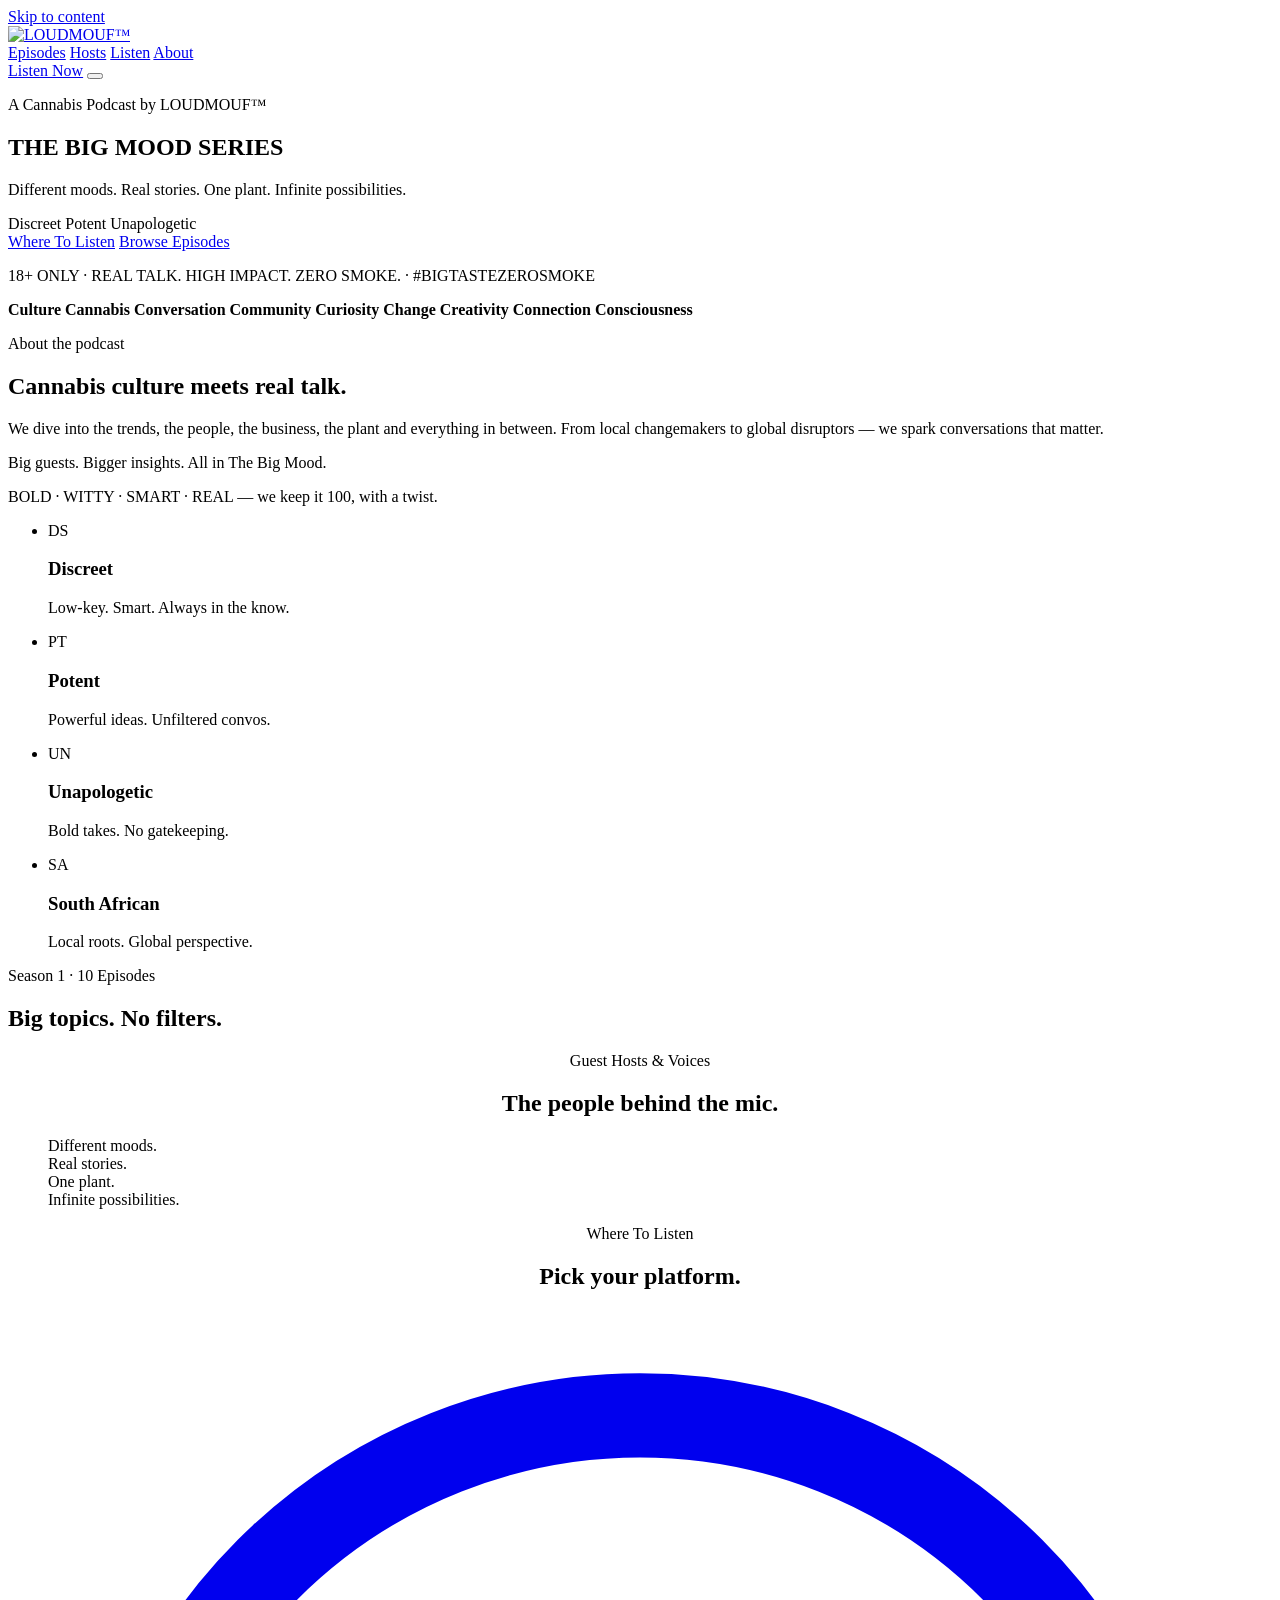
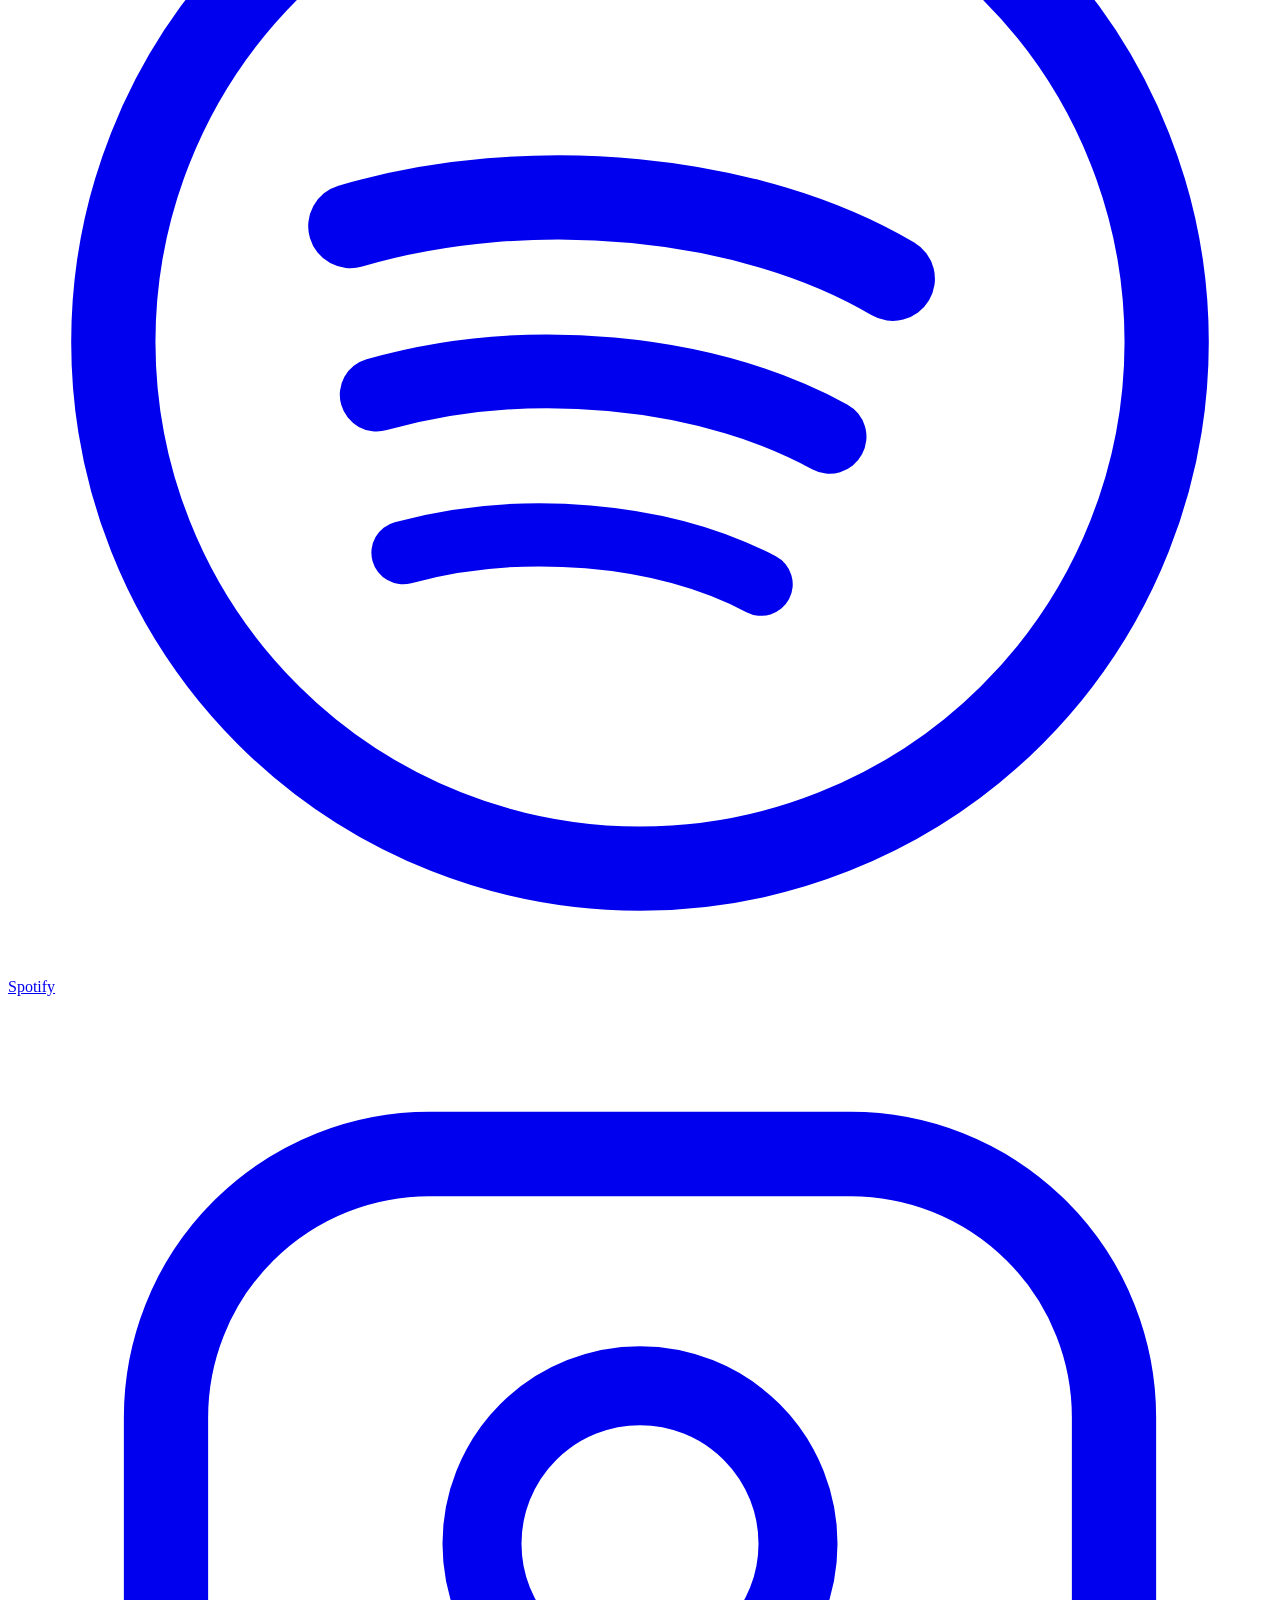
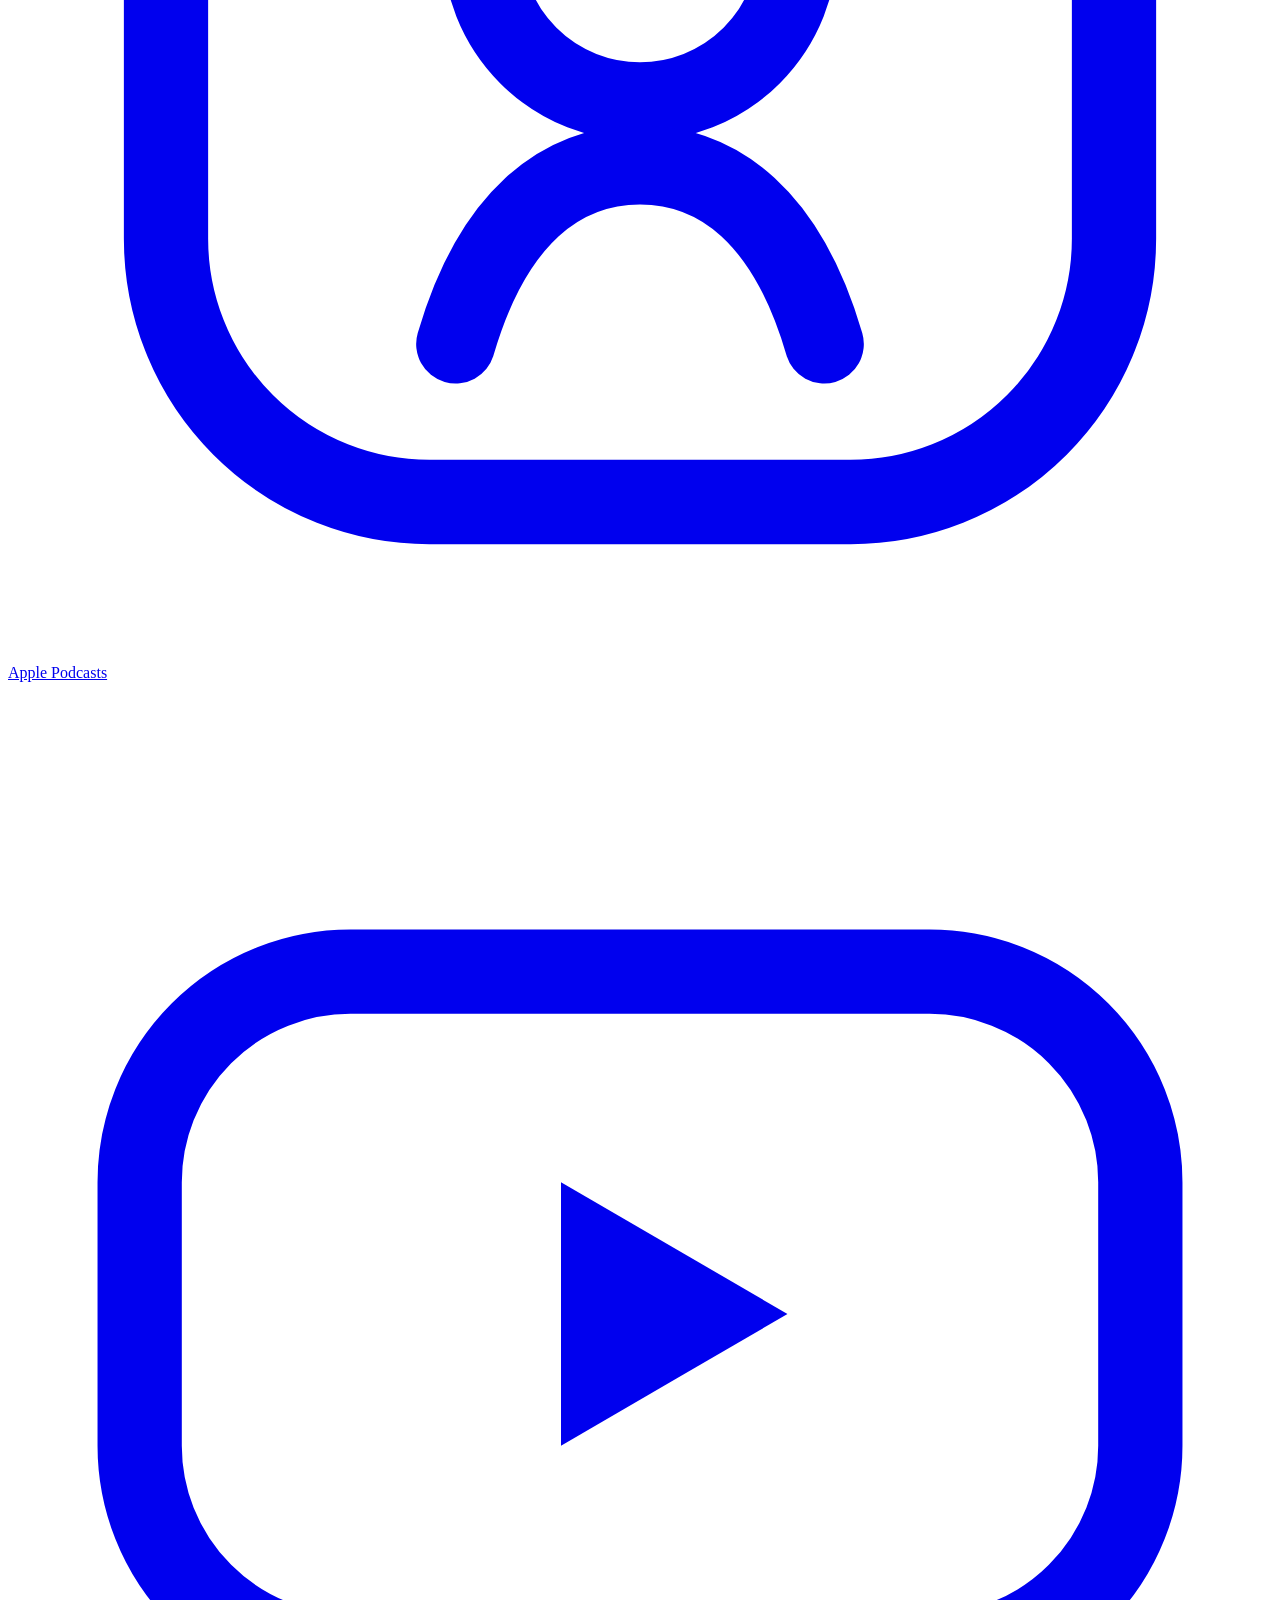
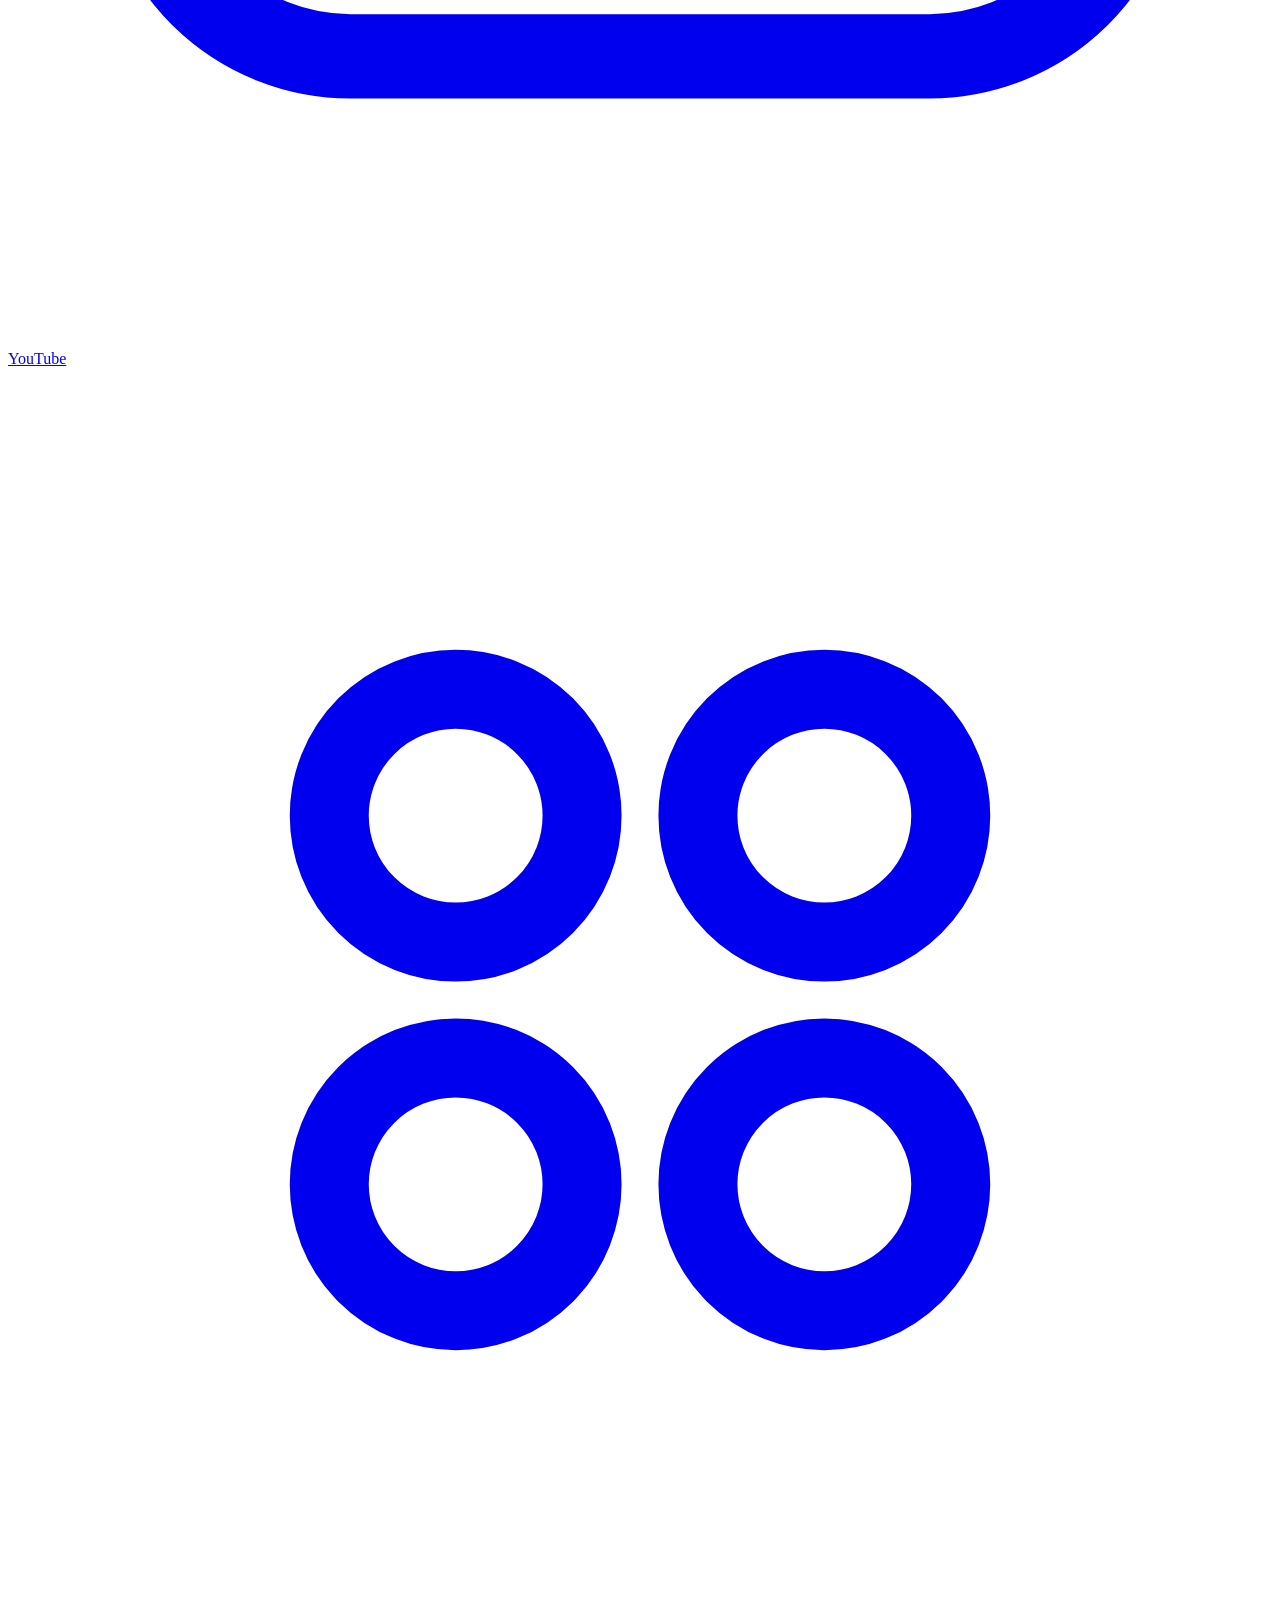
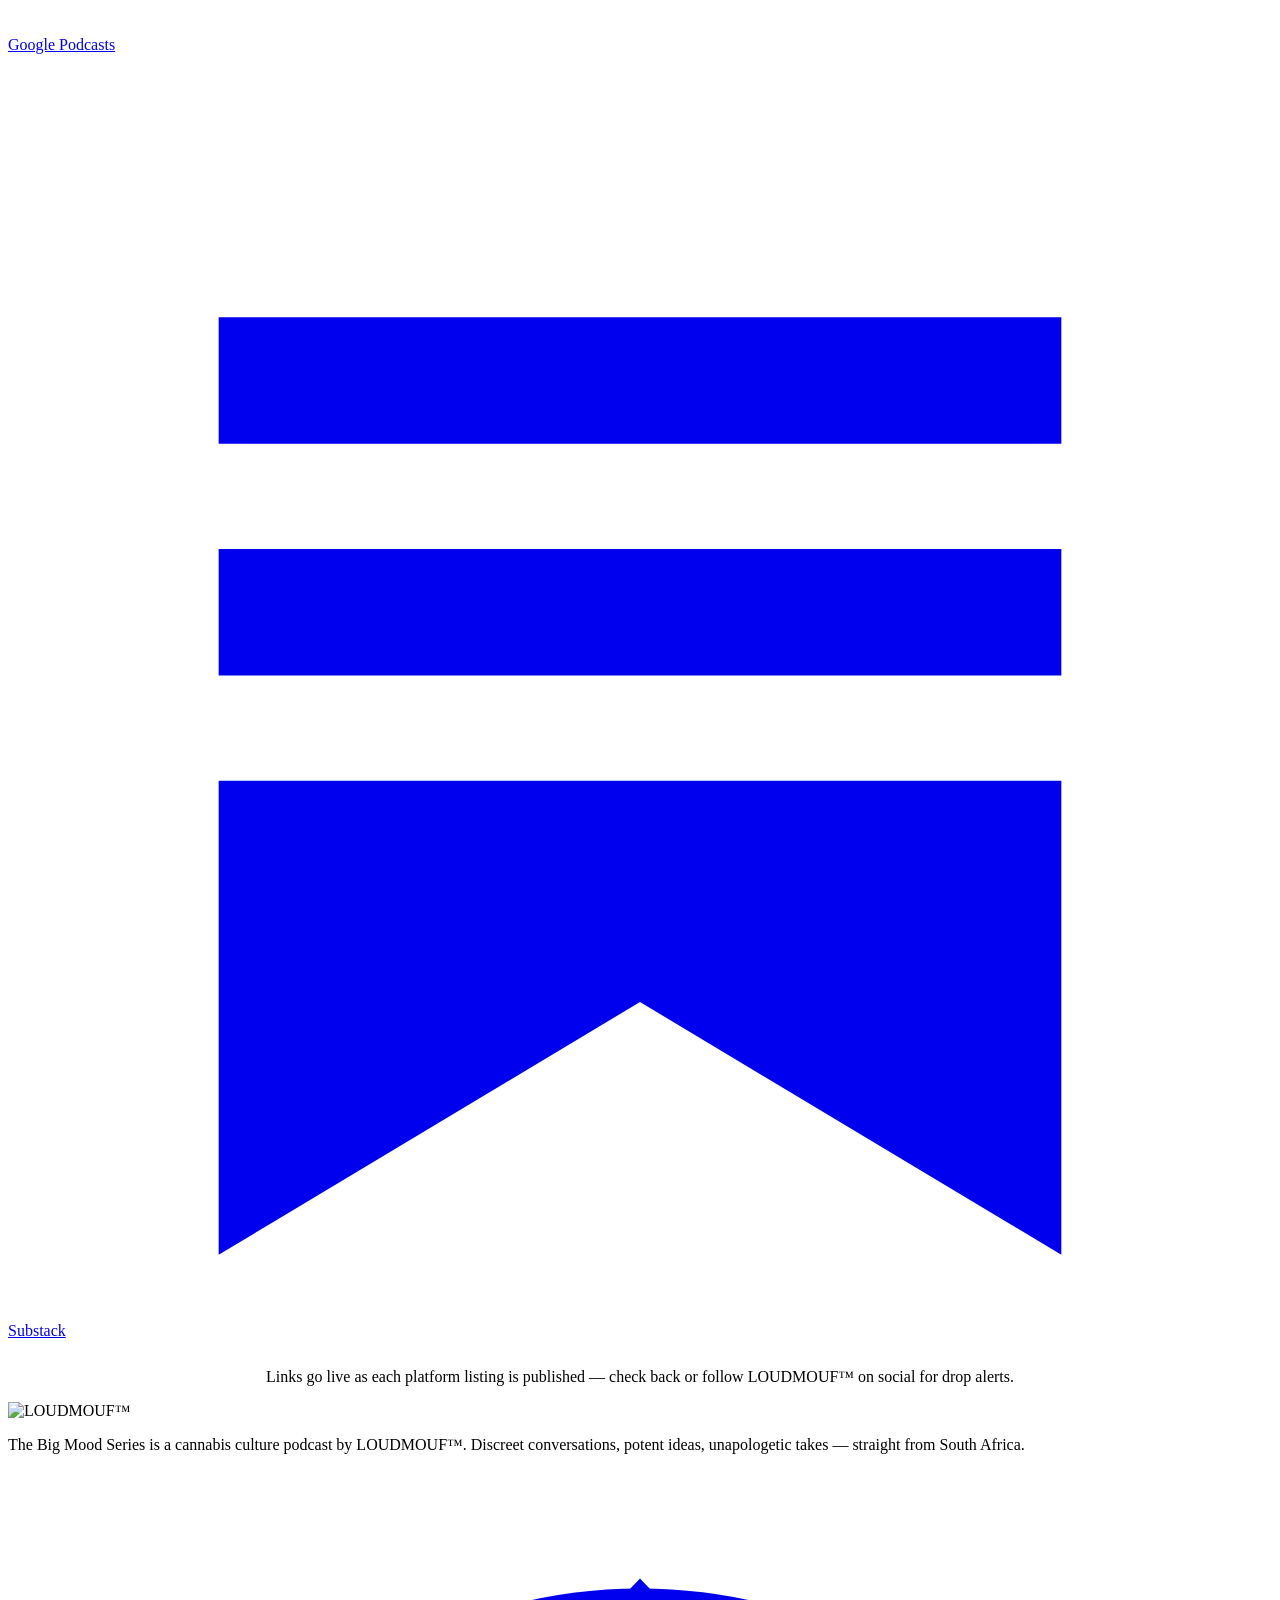
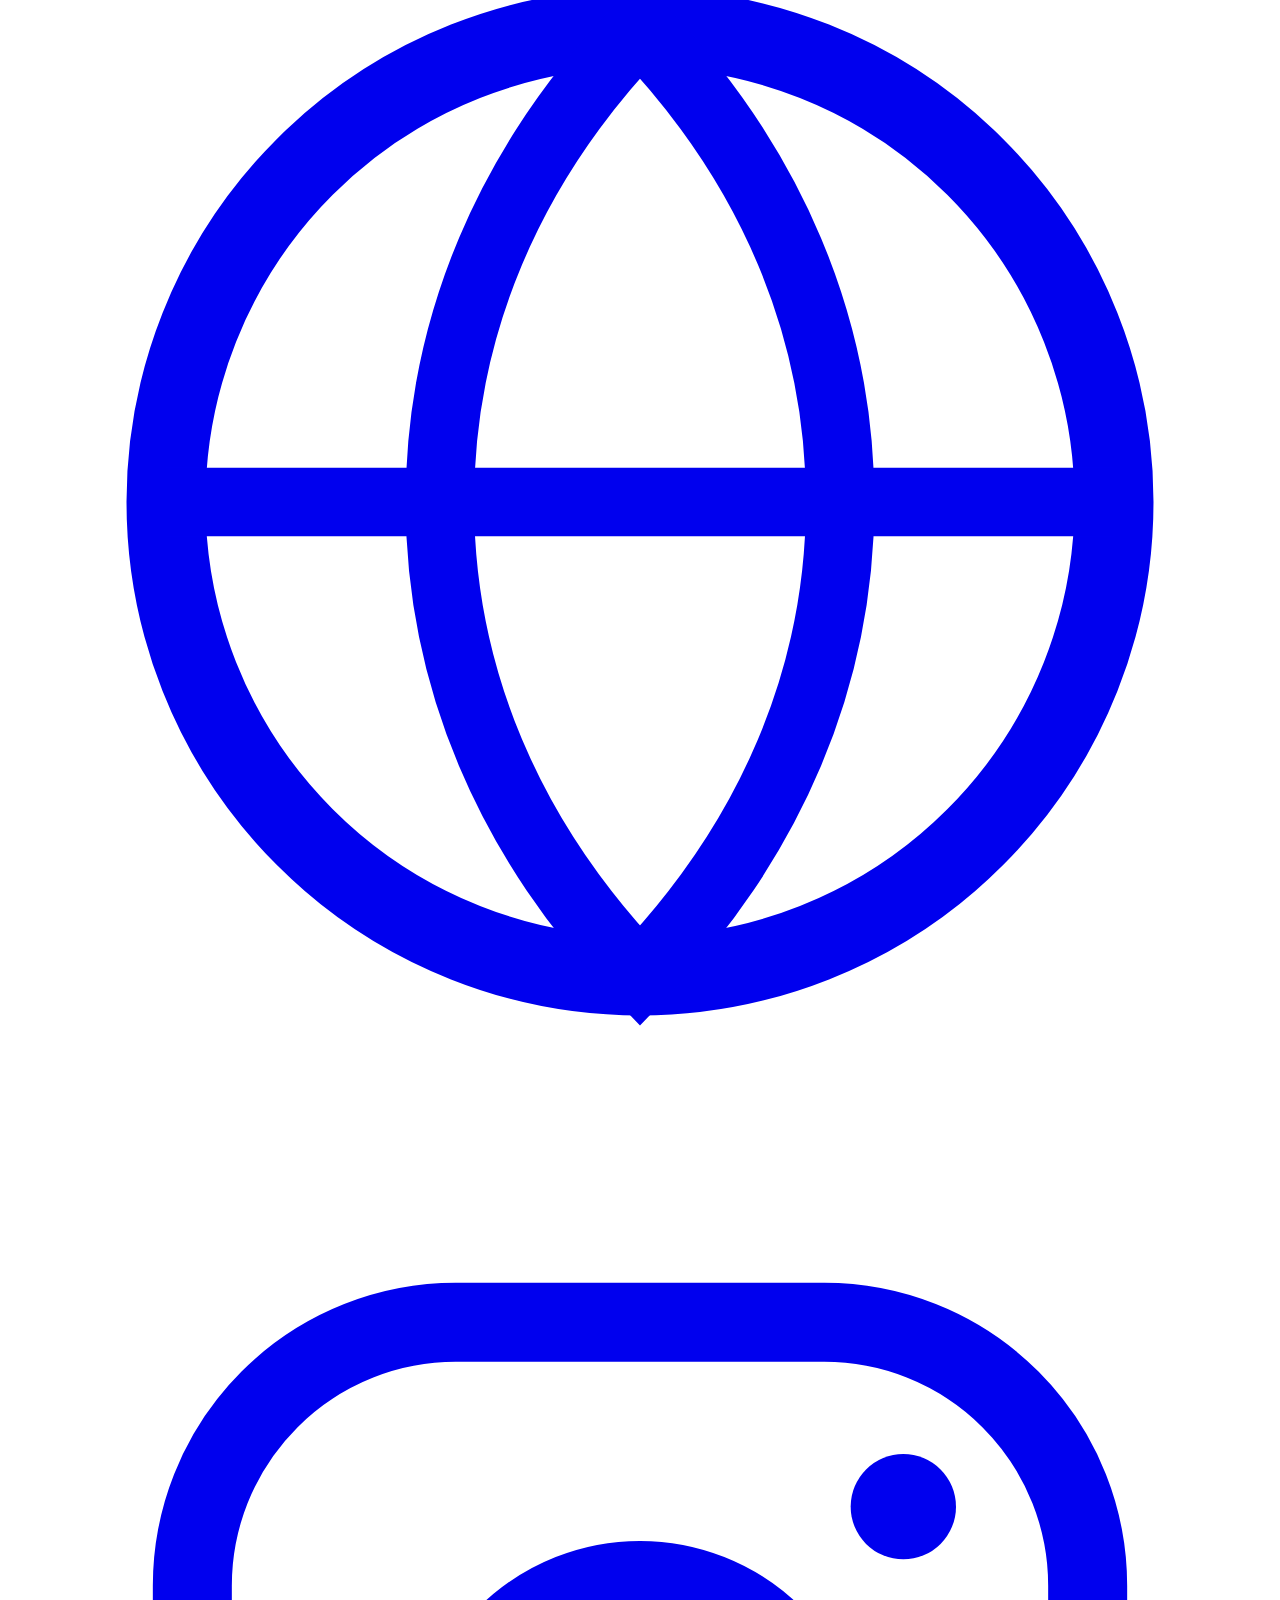
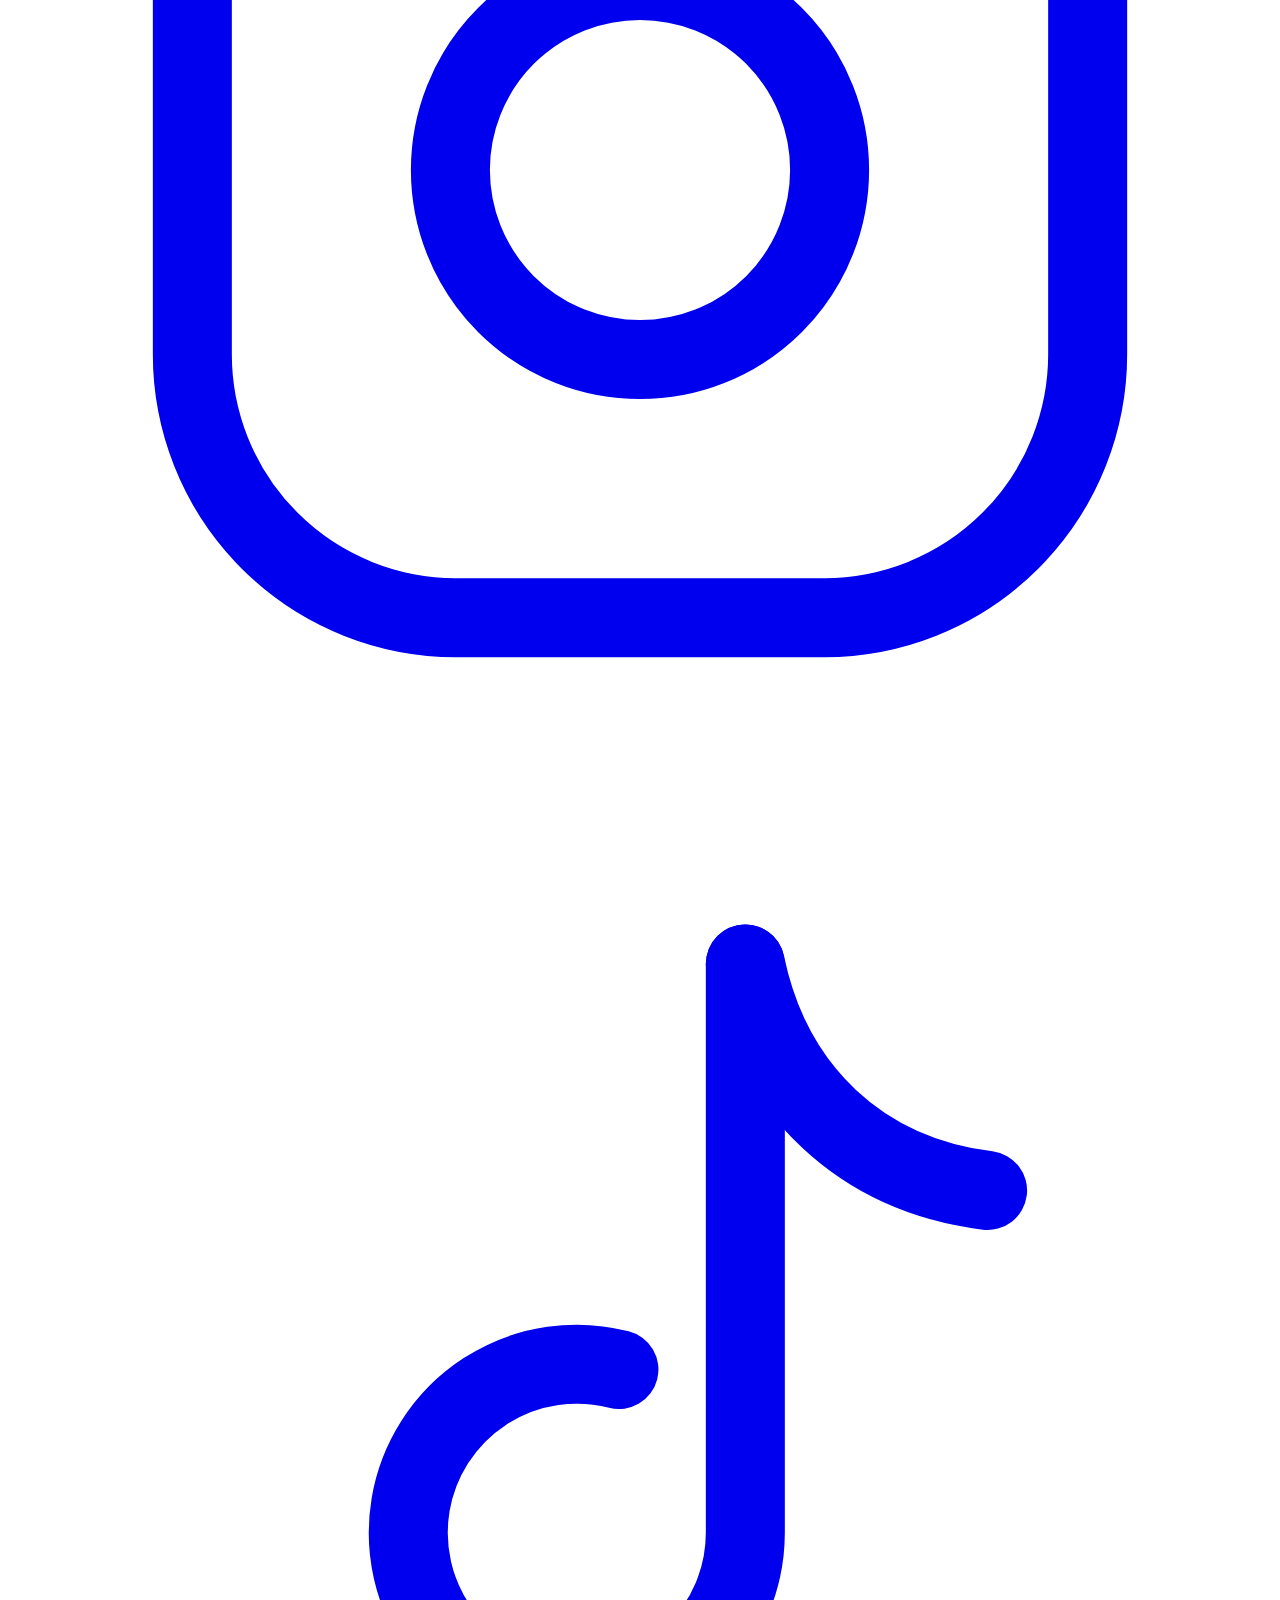
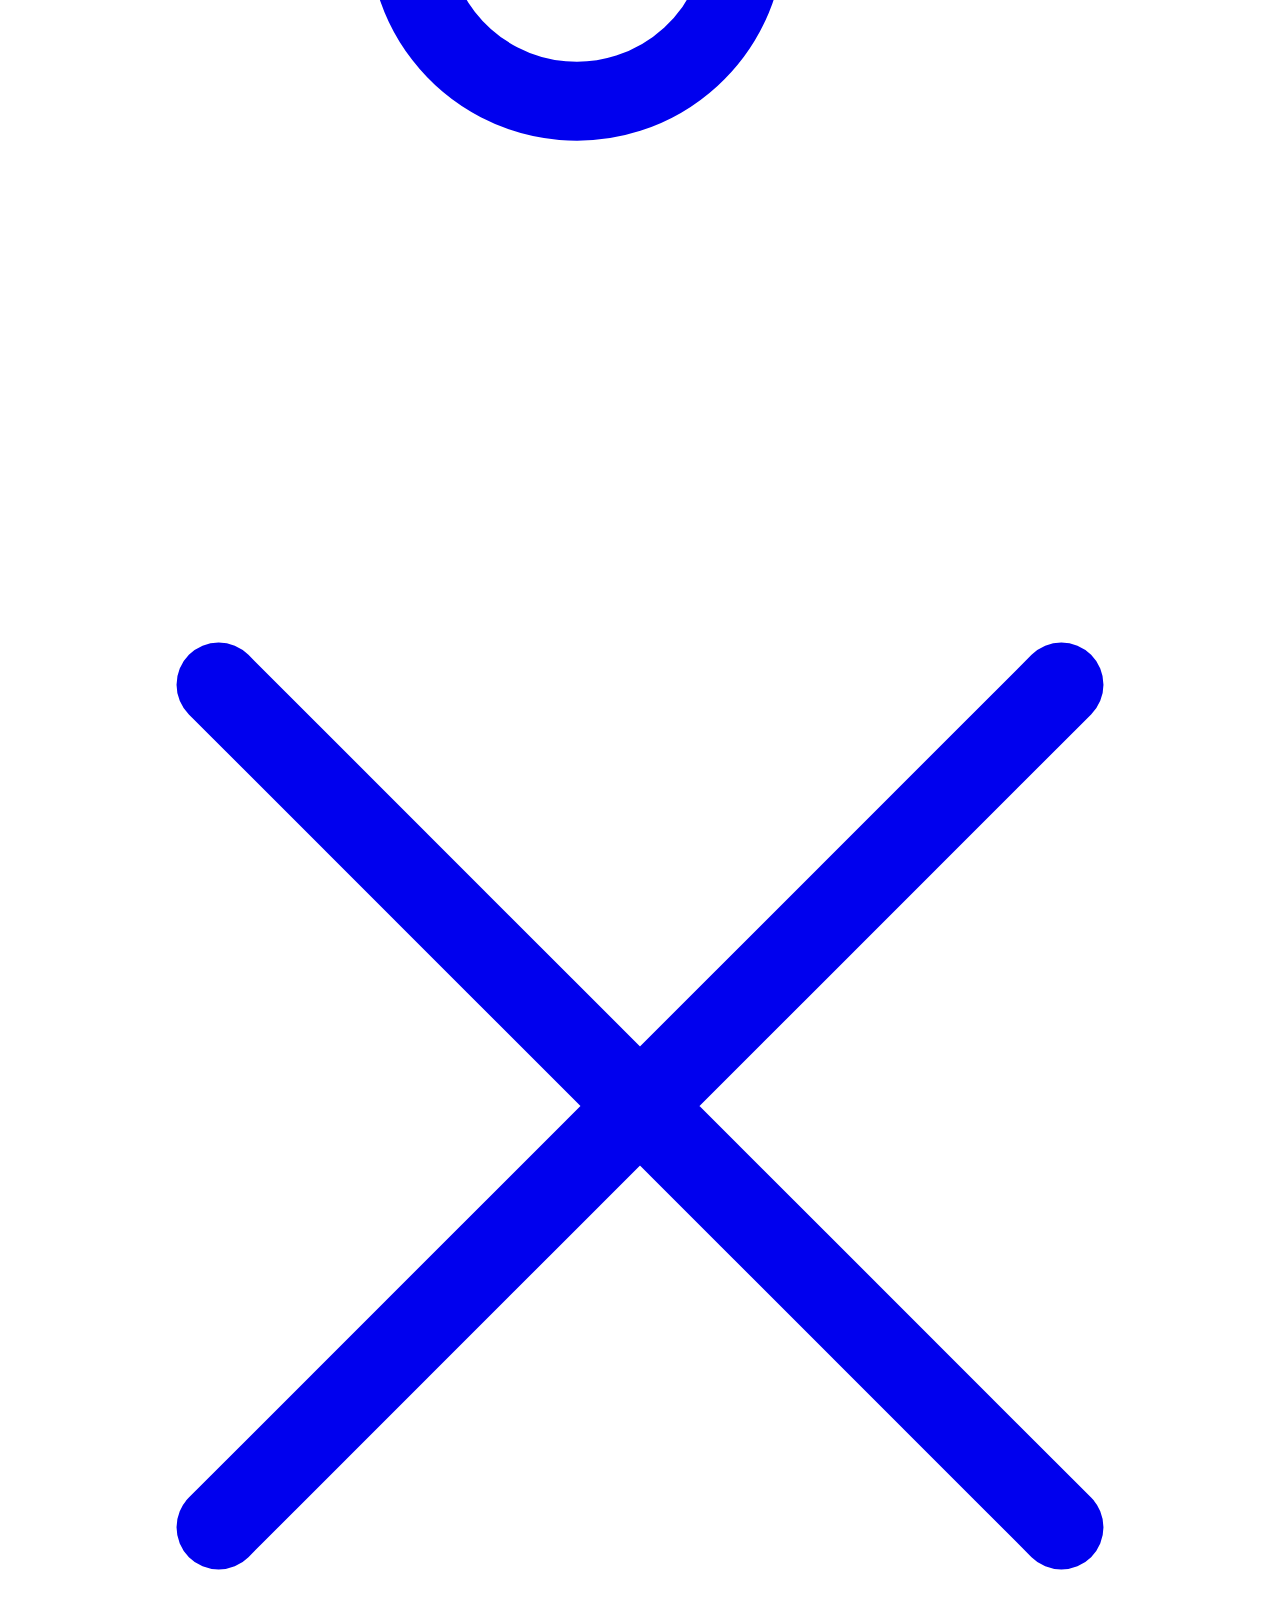
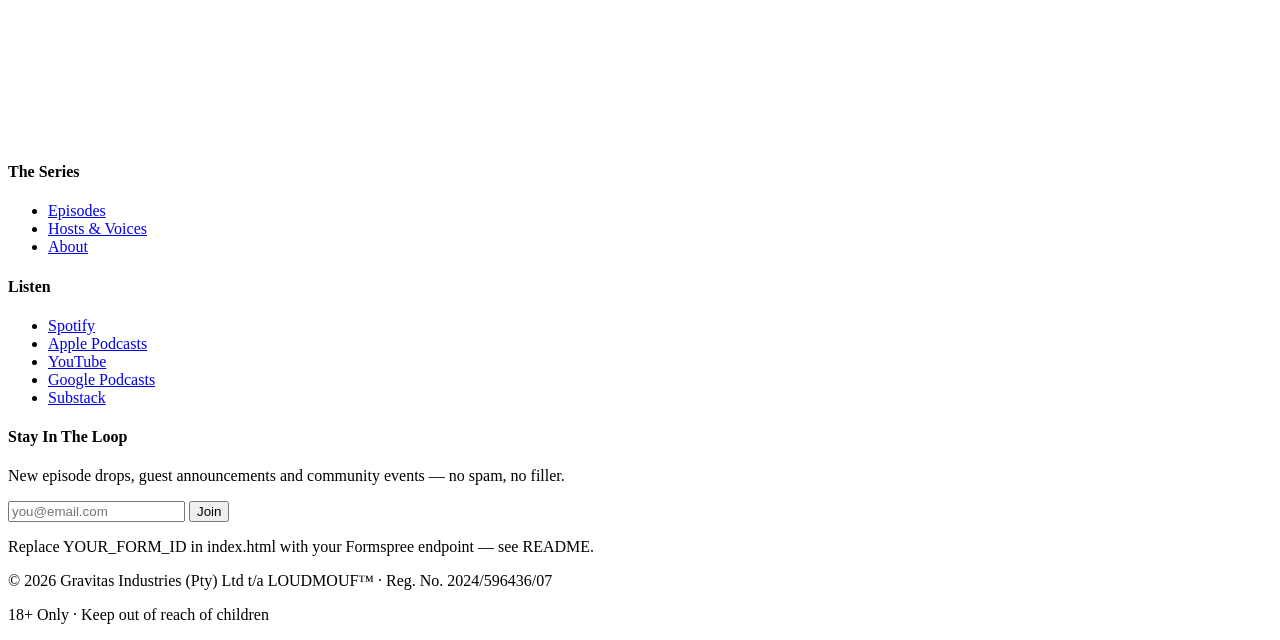
==== index.html @ 27288b7b "Add files via upload" ====
<!DOCTYPE html>
<html lang="en">
<head>
<meta charset="UTF-8">
<meta name="viewport" content="width=device-width, initial-scale=1">
<title>The Big Mood Series — A Cannabis Podcast by LOUDMOUF™</title>
<meta name="description" content="THE BIG MOOD SERIES is a cannabis culture podcast by LOUDMOUF™. Discreet. Potent. Unapologetic. Real conversations on the people, business and culture of cannabis in South Africa — Season 1, 10 episodes.">
<meta name="theme-color" content="#0D0D0D">
<link rel="canonical" href="https://bigmood.loudmouf.co.za/">

<!-- Open Graph -->
<meta property="og:type" content="website">
<meta property="og:site_name" content="LOUDMOUF™">
<meta property="og:title" content="The Big Mood Series — A Cannabis Podcast by LOUDMOUF™">
<meta property="og:description" content="Different moods. Real stories. One plant. Infinite possibilities. Discreet. Potent. Unapologetic.">
<meta property="og:image" content="https://bigmood.loudmouf.co.za/assets/loudmouf-logo.png">
<meta property="og:url" content="https://bigmood.loudmouf.co.za/">

<!-- Twitter -->
<meta name="twitter:card" content="summary_large_image">
<meta name="twitter:title" content="The Big Mood Series — A Cannabis Podcast by LOUDMOUF™">
<meta name="twitter:description" content="Different moods. Real stories. One plant. Infinite possibilities.">
<meta name="twitter:image" content="https://bigmood.loudmouf.co.za/assets/loudmouf-logo.png">

<link rel="icon" href="assets/favicon.svg" type="image/svg+xml">
<link rel="apple-touch-icon" href="assets/loudmouf-logo.png">

<link rel="preconnect" href="https://fonts.googleapis.com">
<link rel="preconnect" href="https://fonts.gstatic.com" crossorigin>
<link rel="stylesheet" href="css/style.css">

<script type="application/ld+json">
{
  "@context": "https://schema.org",
  "@type": "PodcastSeries",
  "name": "The Big Mood Series",
  "description": "A cannabis culture podcast by LOUDMOUF\u2122. Real conversations on the people, business and culture of cannabis in South Africa.",
  "url": "https://bigmood.loudmouf.co.za/",
  "image": "https://bigmood.loudmouf.co.za/assets/loudmouf-logo.png",
  "publisher": {
    "@type": "Organization",
    "name": "LOUDMOUF\u2122",
    "url": "https://www.loudmouf.co.za"
  },
  "webFeed": "https://bigmood.loudmouf.co.za/",
  "inLanguage": "en-ZA"
}
</script>
</head>
<body>

<a href="#main" class="skip-link">Skip to content</a>

<!-- ============ HEADER ============ -->
<header class="site-header">
  <div class="container header-inner">
    <a href="#home" class="brand" aria-label="The Big Mood Series — home">
      <img src="assets/loudmouf-logo.png" alt="LOUDMOUF™">
    </a>
    <nav class="main-nav" id="mainNav" aria-label="Primary">
      <a href="#episodes">Episodes</a>
      <a href="#hosts">Hosts</a>
      <a href="#listen">Listen</a>
      <a href="#about">About</a>
    </nav>
    <div class="header-actions">
      <a href="#listen" class="btn btn-gradient btn-sm">Listen Now</a>
      <button class="nav-toggle" id="navToggle" aria-label="Toggle menu" aria-expanded="false" aria-controls="mainNav"></button>
    </div>
  </div>
</header>

<main id="main">

  <!-- ============ HERO ============ -->
  <section class="hero" id="home">
    <div class="hero-waveform" id="heroWaveform" aria-hidden="true"></div>
    <div class="container hero-inner">
      <p class="eyebrow" style="justify-content:center">A Cannabis Podcast by LOUDMOUF™</p>
      <h1 class="hero-title">THE BIG <span class="text-gradient">MOOD</span> SERIES</h1>
      <p class="hero-tagline">Different moods. Real stories. One plant. Infinite possibilities.</p>
      <div class="pill-row" style="justify-content:center">
        <span class="pill">Discreet</span>
        <span class="pill">Potent</span>
        <span class="pill">Unapologetic</span>
      </div>
      <div class="hero-actions">
        <a href="#listen" class="btn btn-gradient">Where To Listen</a>
        <a href="#episodes" class="btn btn-outline">Browse Episodes</a>
      </div>
      <p class="age-note">18+ ONLY · REAL TALK. HIGH IMPACT. ZERO SMOKE. · #BIGTASTEZEROSMOKE</p>
    </div>
  </section>

  <!-- ============ MARQUEE ============ -->
  <div class="marquee">
    <div class="marquee-track" id="marqueeTrack">
      <span><b>Culture</b></span>
      <span><b>Cannabis</b></span>
      <span><b>Conversation</b></span>
      <span><b>Community</b></span>
      <span><b>Curiosity</b></span>
      <span><b>Change</b></span>
      <span><b>Creativity</b></span>
      <span><b>Connection</b></span>
      <span><b>Consciousness</b></span>
    </div>
  </div>

  <!-- ============ ABOUT ============ -->
  <section class="about" id="about">
    <div class="container about-grid">
      <div class="about-copy reveal">
        <p class="eyebrow">About the podcast</p>
        <h2>Cannabis culture meets real talk.</h2>
        <p>We dive into the trends, the people, the business, the plant and everything in between. From local changemakers to global disruptors — we spark conversations that matter.</p>
        <p>Big guests. Bigger insights. All in The Big Mood.</p>
        <p class="tone-line">BOLD · WITTY · SMART · REAL — we keep it 100, with a twist.</p>
      </div>
      <ul class="attribute-list">
        <li class="reveal">
          <span class="attr-icon">DS</span>
          <div><h3>Discreet</h3><p>Low-key. Smart. Always in the know.</p></div>
        </li>
        <li class="reveal">
          <span class="attr-icon">PT</span>
          <div><h3>Potent</h3><p>Powerful ideas. Unfiltered convos.</p></div>
        </li>
        <li class="reveal">
          <span class="attr-icon">UN</span>
          <div><h3>Unapologetic</h3><p>Bold takes. No gatekeeping.</p></div>
        </li>
        <li class="reveal">
          <span class="attr-icon">SA</span>
          <div><h3>South African</h3><p>Local roots. Global perspective.</p></div>
        </li>
      </ul>
    </div>
  </section>

  <!-- ============ EPISODES ============ -->
  <section class="episodes" id="episodes">
    <div class="container">
      <div class="section-head">
        <p class="eyebrow">Season 1 · 10 Episodes</p>
        <h2>Big topics. No filters.</h2>
      </div>
      <div class="episode-list" id="episodeList">
        <!-- rendered from data/episodes.js -->
      </div>
    </div>
  </section>

  <!-- ============ HOSTS ============ -->
  <section class="hosts" id="hosts">
    <div class="container">
      <div class="section-head center" style="margin-left:auto;margin-right:auto;text-align:center;">
        <p class="eyebrow">Guest Hosts &amp; Voices</p>
        <h2>The people behind the mic.</h2>
      </div>
      <div class="host-grid" id="hostGrid">
        <!-- rendered from data/hosts.js -->
      </div>
    </div>
  </section>

  <!-- ============ QUOTE ============ -->
  <section class="quote-block">
    <div class="container">
      <blockquote>
        <span class="text-gradient">Different moods.</span><br>
        Real stories.<br>
        One plant.<br>
        <span class="text-gradient">Infinite possibilities.</span>
      </blockquote>
    </div>
  </section>

  <!-- ============ LISTEN ============ -->
  <section class="listen" id="listen">
    <div class="container">
      <div class="section-head center" style="margin-left:auto;margin-right:auto;text-align:center;">
        <p class="eyebrow">Where To Listen</p>
        <h2>Pick your platform.</h2>
      </div>
      <div class="platform-grid">
        <a href="#" class="platform-card" data-platform="spotify" aria-label="Listen on Spotify">
          <svg viewBox="0 0 24 24" fill="none" aria-hidden="true"><circle cx="12" cy="12" r="10" stroke="currentColor" stroke-width="1.6"/><path d="M6.5 9.8c3.4-1 7.6-.6 10.3 1" stroke="currentColor" stroke-width="1.6" stroke-linecap="round"/><path d="M7 13c2.8-.8 6.2-.5 8.6.8" stroke="currentColor" stroke-width="1.4" stroke-linecap="round"/><path d="M7.5 16c2.2-.6 4.9-.4 6.8.6" stroke="currentColor" stroke-width="1.2" stroke-linecap="round"/></svg>
          <span>Spotify</span>
        </a>
        <a href="#" class="platform-card" data-platform="apple" aria-label="Listen on Apple Podcasts">
          <svg viewBox="0 0 24 24" fill="none" aria-hidden="true"><rect x="3" y="3" width="18" height="18" rx="5" stroke="currentColor" stroke-width="1.6"/><circle cx="12" cy="10.4" r="3" stroke="currentColor" stroke-width="1.5"/><path d="M8.5 18c.7-2.4 2-3.4 3.5-3.4s2.8 1 3.5 3.4" stroke="currentColor" stroke-width="1.5" stroke-linecap="round"/></svg>
          <span>Apple Podcasts</span>
        </a>
        <a href="#" class="platform-card" data-platform="youtube" aria-label="Watch on YouTube">
          <svg viewBox="0 0 24 24" fill="none" aria-hidden="true"><rect x="2.5" y="5.5" width="19" height="13" rx="4" stroke="currentColor" stroke-width="1.6"/><path d="M10.5 9.5v5l4.3-2.5-4.3-2.5z" fill="currentColor"/></svg>
          <span>YouTube</span>
        </a>
        <a href="#" class="platform-card" data-platform="google" aria-label="Listen on Google Podcasts">
          <svg viewBox="0 0 24 24" fill="none" aria-hidden="true"><circle cx="8.5" cy="8.5" r="2.4" stroke="currentColor" stroke-width="1.5"/><circle cx="15.5" cy="8.5" r="2.4" stroke="currentColor" stroke-width="1.5"/><circle cx="8.5" cy="15.5" r="2.4" stroke="currentColor" stroke-width="1.5"/><circle cx="15.5" cy="15.5" r="2.4" stroke="currentColor" stroke-width="1.5"/></svg>
          <span>Google Podcasts</span>
        </a>
        <a href="#" class="platform-card" data-platform="substack" aria-label="Read on Substack">
          <svg viewBox="0 0 24 24" fill="none" aria-hidden="true"><path d="M4 5h16v2.4H4z" fill="currentColor"/><path d="M4 9.4h16v2.4H4z" fill="currentColor"/><path d="M4 13.8h16v9L12 18l-8 4.8z" fill="currentColor"/></svg>
          <span>Substack</span>
        </a>
      </div>
      <p class="age-note" style="text-align:center;margin-top:28px;">Links go live as each platform listing is published — check back or follow LOUDMOUF™ on social for drop alerts.</p>
    </div>
  </section>

</main>

<!-- ============ FOOTER ============ -->
<footer class="site-footer">
  <div class="container footer-grid">
    <div class="footer-brand">
      <img src="assets/loudmouf-logo.png" alt="LOUDMOUF™" class="footer-logo">
      <p>The Big Mood Series is a cannabis culture podcast by LOUDMOUF™. Discreet conversations, potent ideas, unapologetic takes — straight from South Africa.</p>
      <div class="social-links">
        <a href="https://www.loudmouf.co.za" aria-label="LOUDMOUF website" target="_blank" rel="noopener">
          <svg viewBox="0 0 24 24" fill="none"><circle cx="12" cy="12" r="9" stroke="currentColor" stroke-width="1.5"/><path d="M3 12h18M12 3c2.5 2.6 3.8 5.7 3.8 9s-1.3 6.4-3.8 9c-2.5-2.6-3.8-5.7-3.8-9S9.5 5.6 12 3z" stroke="currentColor" stroke-width="1.3"/></svg>
        </a>
        <a href="#" aria-label="LOUDMOUF on Instagram" target="_blank" rel="noopener">
          <svg viewBox="0 0 24 24" fill="none"><rect x="3.5" y="3.5" width="17" height="17" rx="5" stroke="currentColor" stroke-width="1.5"/><circle cx="12" cy="12" r="3.6" stroke="currentColor" stroke-width="1.5"/><circle cx="17" cy="7" r="1" fill="currentColor"/></svg>
        </a>
        <a href="#" aria-label="LOUDMOUF on TikTok" target="_blank" rel="noopener">
          <svg viewBox="0 0 24 24" fill="none"><path d="M14 3v10.8a3.2 3.2 0 1 1-2.4-3.1" stroke="currentColor" stroke-width="1.5" stroke-linecap="round"/><path d="M14 3c.5 2.4 2.2 4 4.6 4.3" stroke="currentColor" stroke-width="1.5" stroke-linecap="round"/></svg>
        </a>
        <a href="#" aria-label="LOUDMOUF on X" target="_blank" rel="noopener">
          <svg viewBox="0 0 24 24" fill="none"><path d="M4 4l16 16M20 4L4 20" stroke="currentColor" stroke-width="1.6" stroke-linecap="round"/></svg>
        </a>
      </div>
    </div>

    <div class="footer-col">
      <h4>The Series</h4>
      <ul>
        <li><a href="#episodes">Episodes</a></li>
        <li><a href="#hosts">Hosts &amp; Voices</a></li>
        <li><a href="#about">About</a></li>
      </ul>
    </div>

    <div class="footer-col">
      <h4>Listen</h4>
      <ul>
        <li><a href="#" data-platform="spotify">Spotify</a></li>
        <li><a href="#" data-platform="apple">Apple Podcasts</a></li>
        <li><a href="#" data-platform="youtube">YouTube</a></li>
        <li><a href="#" data-platform="google">Google Podcasts</a></li>
        <li><a href="#" data-platform="substack">Substack</a></li>
      </ul>
    </div>

    <div class="footer-col newsletter">
      <h4>Stay In The Loop</h4>
      <p>New episode drops, guest announcements and community events — no spam, no filler.</p>
      <form action="https://formspree.io/f/YOUR_FORM_ID" method="POST">
        <input type="email" name="email" placeholder="you@email.com" required aria-label="Email address">
        <button type="submit" class="btn btn-gradient btn-sm">Join</button>
      </form>
      <p class="newsletter-note">Replace YOUR_FORM_ID in index.html with your Formspree endpoint — see README.</p>
    </div>
  </div>

  <div class="footer-bottom container">
    <p>© <span id="year">2026</span> Gravitas Industries (Pty) Ltd t/a LOUDMOUF™ · Reg. No. 2024/596436/07</p>
    <p class="disclaimer">18+ Only · Keep out of reach of children</p>
  </div>
</footer>

<script src="data/episodes.js"></script>
<script src="data/hosts.js"></script>
<script src="js/main.js"></script>
</body>
</html>
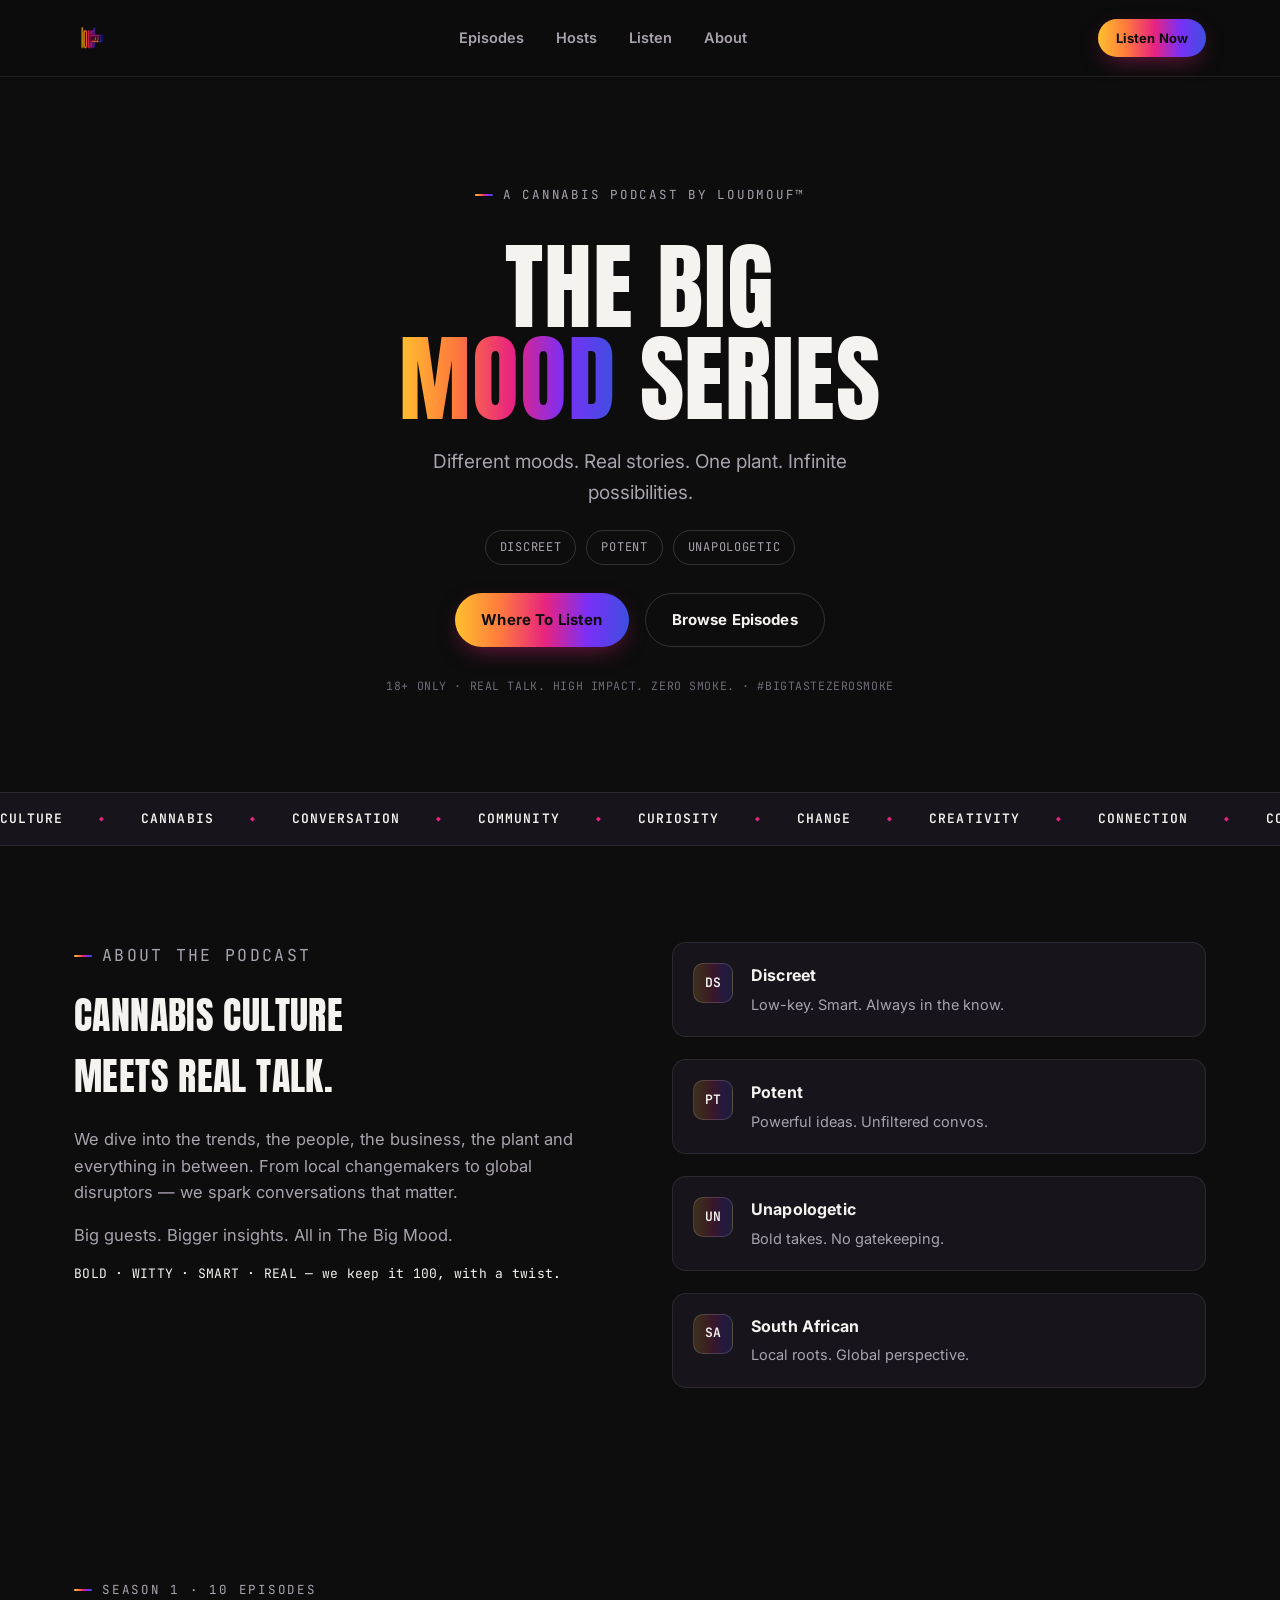
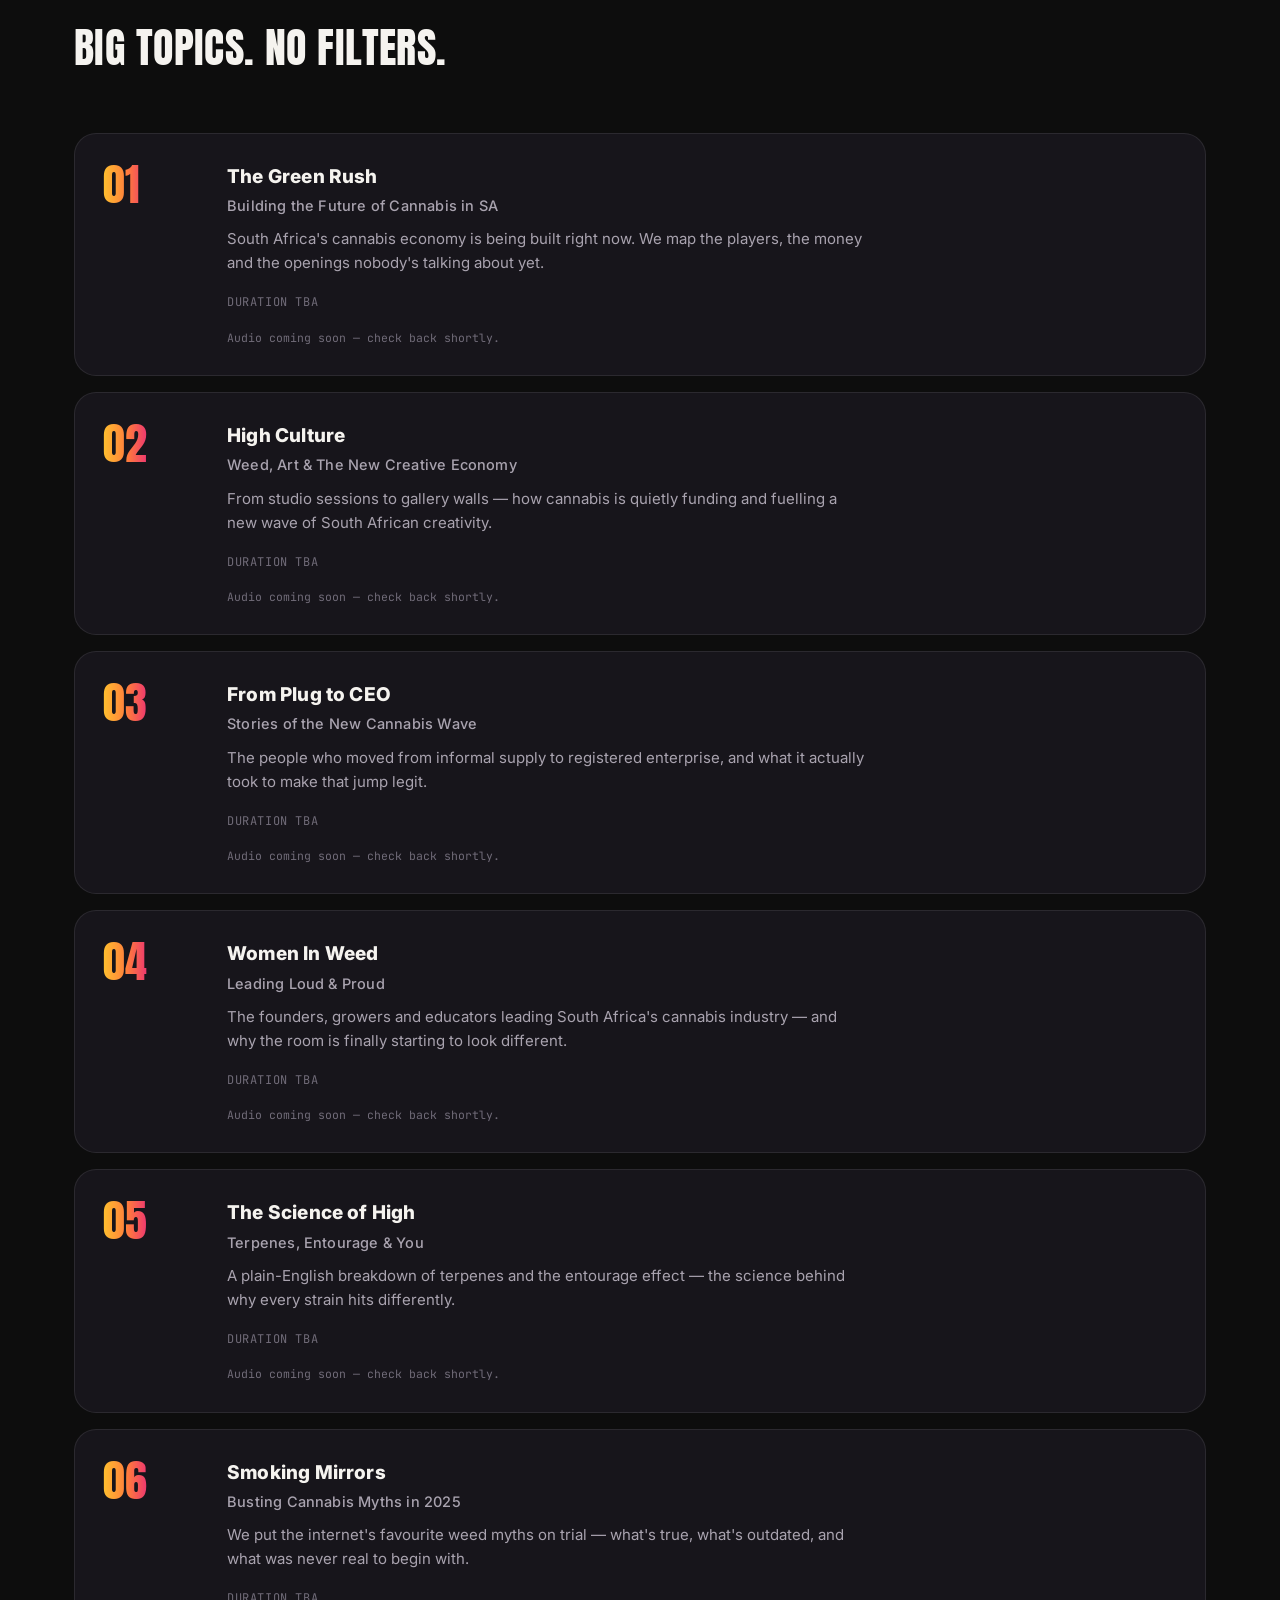
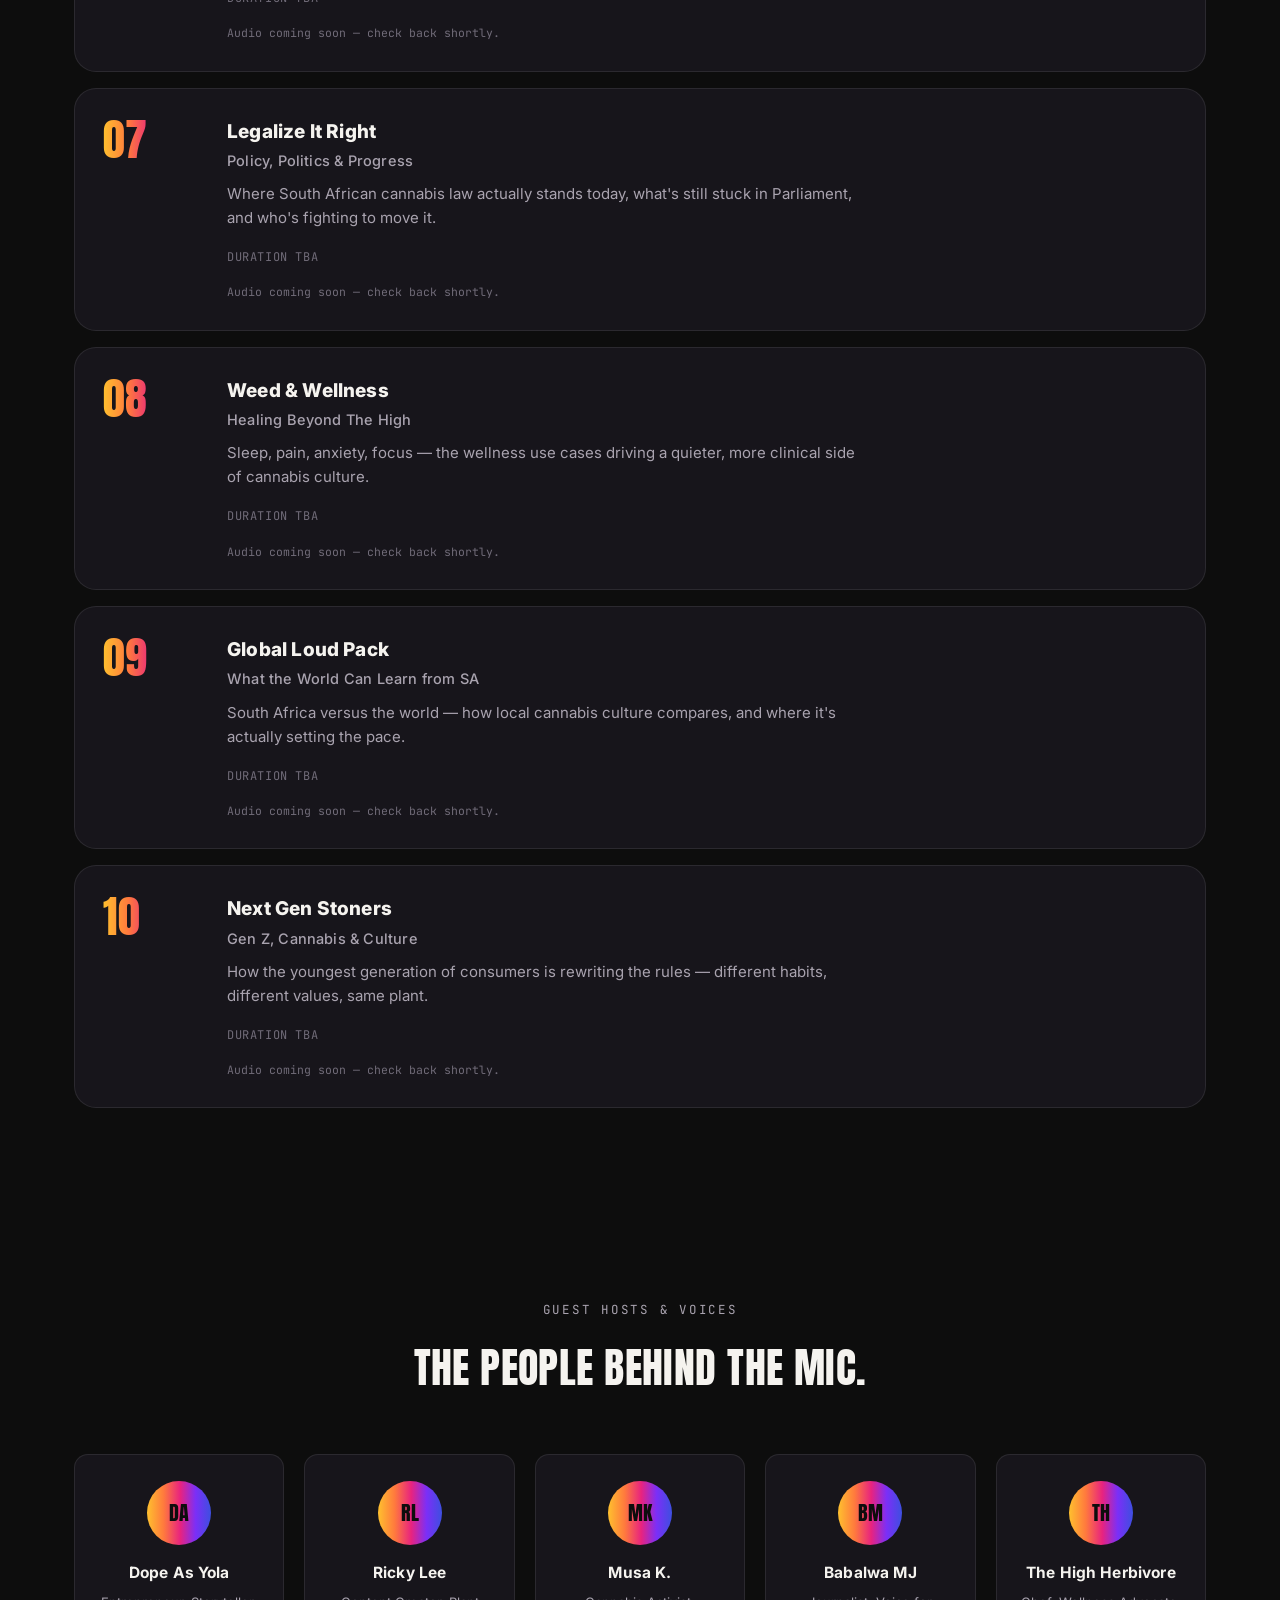
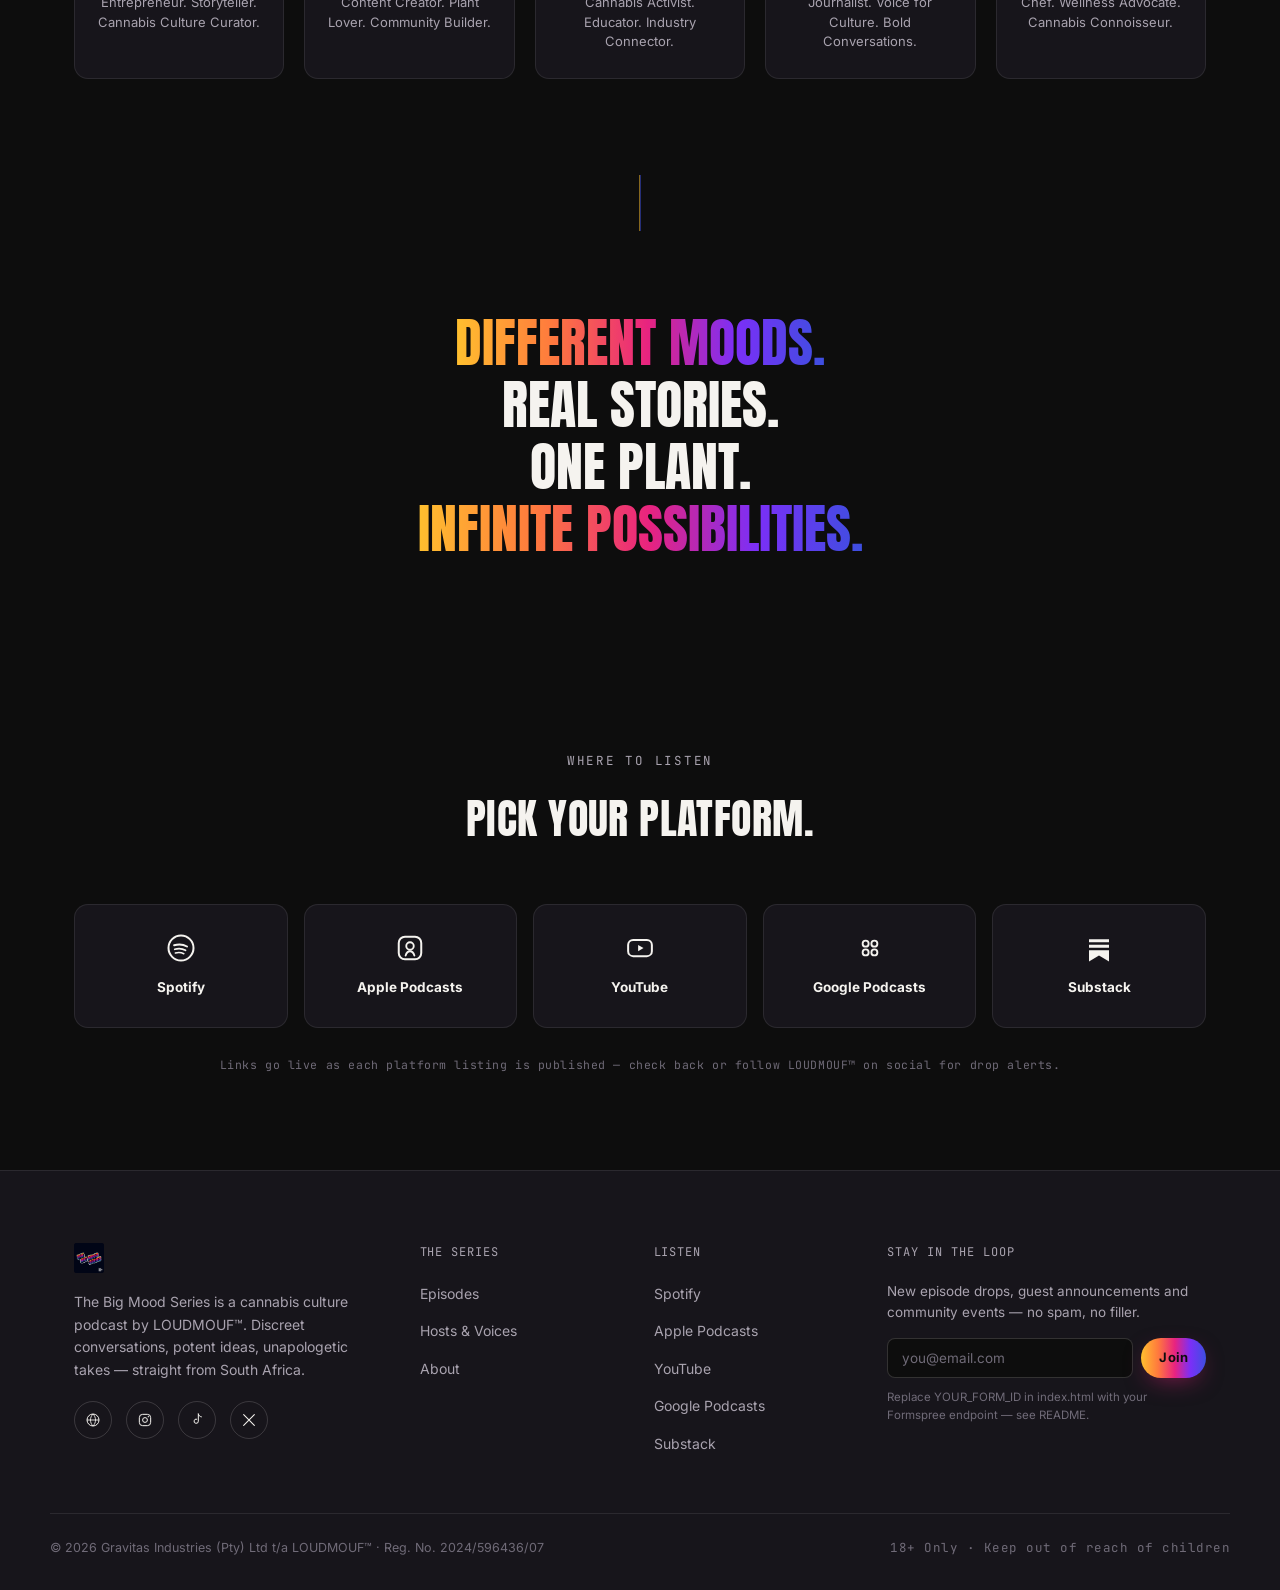
==== commit 679dff42: "Update index.html" ====
--- a/index.html
+++ b/index.html
@@ -33,16 +33,16 @@
 {
   "@context": "https://schema.org",
   "@type": "PodcastSeries",
-  "name": "The Big Mood Series",
+  "name": "The Big Mood Series by LOUDMOUF\u2122"
   "description": "A cannabis culture podcast by LOUDMOUF\u2122. Real conversations on the people, business and culture of cannabis in South Africa.",
-  "url": "https://bigmood.loudmouf.co.za/",
-  "image": "https://bigmood.loudmouf.co.za/assets/loudmouf-logo.png",
+  "url": "https://podcast.loudmouf.co.za/",
+  "image": "https://podcast.loudmouf.co.za/assets/bigmood-logo.png",
   "publisher": {
     "@type": "Organization",
     "name": "LOUDMOUF\u2122",
     "url": "https://www.loudmouf.co.za"
   },
-  "webFeed": "https://bigmood.loudmouf.co.za/",
+  "webFeed": "https://podcast.loudmouf.co.za/",
   "inLanguage": "en-ZA"
 }
 </script>
@@ -55,7 +55,7 @@
 <header class="site-header">
   <div class="container header-inner">
     <a href="#home" class="brand" aria-label="The Big Mood Series — home">
-      <img src="assets/loudmouf-logo.png" alt="LOUDMOUF™">
+      <img src="assets/loudmouf-logo.PNG" alt="LOUDMOUF™ Logo">
     </a>
     <nav class="main-nav" id="mainNav" aria-label="Primary">
       <a href="#episodes">Episodes</a>
@@ -215,16 +215,16 @@
 <footer class="site-footer">
   <div class="container footer-grid">
     <div class="footer-brand">
-      <img src="assets/loudmouf-logo.png" alt="LOUDMOUF™" class="footer-logo">
+      <img src="assets/bigmood-logo.png" alt="The Big Mood Series by LOUDMOUF™" class="footer-logo">
       <p>The Big Mood Series is a cannabis culture podcast by LOUDMOUF™. Discreet conversations, potent ideas, unapologetic takes — straight from South Africa.</p>
       <div class="social-links">
-        <a href="https://www.loudmouf.co.za" aria-label="LOUDMOUF website" target="_blank" rel="noopener">
+        <a href="https://loudmouf.co.za" aria-label="LOUDMOUF website" target="_blank" rel="noopener">
           <svg viewBox="0 0 24 24" fill="none"><circle cx="12" cy="12" r="9" stroke="currentColor" stroke-width="1.5"/><path d="M3 12h18M12 3c2.5 2.6 3.8 5.7 3.8 9s-1.3 6.4-3.8 9c-2.5-2.6-3.8-5.7-3.8-9S9.5 5.6 12 3z" stroke="currentColor" stroke-width="1.3"/></svg>
         </a>
-        <a href="#" aria-label="LOUDMOUF on Instagram" target="_blank" rel="noopener">
+        <a href="https://instagram.com/loudmoufza" aria-label="LOUDMOUF on Instagram" target="_blank" rel="noopener">
           <svg viewBox="0 0 24 24" fill="none"><rect x="3.5" y="3.5" width="17" height="17" rx="5" stroke="currentColor" stroke-width="1.5"/><circle cx="12" cy="12" r="3.6" stroke="currentColor" stroke-width="1.5"/><circle cx="17" cy="7" r="1" fill="currentColor"/></svg>
         </a>
-        <a href="#" aria-label="LOUDMOUF on TikTok" target="_blank" rel="noopener">
+        <a href="https://tiktok.com/@loudmoufza" aria-label="LOUDMOUF on TikTok" target="_blank" rel="noopener">
           <svg viewBox="0 0 24 24" fill="none"><path d="M14 3v10.8a3.2 3.2 0 1 1-2.4-3.1" stroke="currentColor" stroke-width="1.5" stroke-linecap="round"/><path d="M14 3c.5 2.4 2.2 4 4.6 4.3" stroke="currentColor" stroke-width="1.5" stroke-linecap="round"/></svg>
         </a>
         <a href="#" aria-label="LOUDMOUF on X" target="_blank" rel="noopener">
--- a/css/style.css
+++ b/css/style.css
@@ -0,0 +1,382 @@
+/* ==========================================================================
+   THE BIG MOOD SERIES — a cannabis podcast by LOUDMOUF™
+   Design tokens: gradient pulled from the wordmark (yellow > orange > pink >
+   purple > blue), a heavy condensed display face for the "unapologetic"
+   headline voice, mono for audio/engineering metadata, and a bar-equalizer
+   motif that echoes the logo's own vertical-bar letterforms.
+   ========================================================================== */
+
+@import url('https://fonts.googleapis.com/css2?family=Anton&family=Inter:wght@400;500;600;700;800&family=JetBrains+Mono:wght@400;500;600&display=swap');
+
+:root{
+  /* surfaces */
+  --bg:            #0D0D0D;
+  --bg-raised:     #17151b;
+  --bg-raised-2:   #201c25;
+  --border:        rgba(245,243,240,0.09);
+  --border-strong: rgba(245,243,240,0.16);
+
+  /* type colors */
+  --text:          #F5F3EF;
+  --text-muted:    #A9A3AF;
+  --text-faint:    #706B78;
+
+  /* brand gradient stops (sampled from the wordmark) */
+  --yellow: #FFC02E;
+  --orange: #FF7A3D;
+  --pink:   #E8237F;
+  --purple: #7B2FF7;
+  --blue:   #3D4FE0;
+
+  --gradient: linear-gradient(90deg, var(--yellow) 0%, var(--orange) 26%, var(--pink) 52%, var(--purple) 76%, var(--blue) 100%);
+  --gradient-soft: linear-gradient(90deg, rgba(255,192,46,0.16) 0%, rgba(255,122,61,0.16) 26%, rgba(232,35,127,0.16) 52%, rgba(123,47,247,0.16) 76%, rgba(61,79,224,0.16) 100%);
+
+  /* type scale */
+  --font-display: 'Anton', 'Arial Narrow', sans-serif;
+  --font-body:    'Inter', -apple-system, BlinkMacSystemFont, sans-serif;
+  --font-mono:    'JetBrains Mono', 'SFMono-Regular', Consolas, monospace;
+
+  --container: 1180px;
+  --radius-sm: 8px;
+  --radius-md: 14px;
+  --radius-lg: 22px;
+
+  --ease: cubic-bezier(.22,.88,.35,1);
+}
+
+/* ---------- reset ---------- */
+*, *::before, *::after{ box-sizing: border-box; }
+html{ scroll-behavior: smooth; }
+body{
+  margin:0;
+  background: var(--bg);
+  color: var(--text);
+  font-family: var(--font-body);
+  font-size: 16px;
+  line-height: 1.6;
+  -webkit-font-smoothing: antialiased;
+  overflow-x: hidden;
+}
+img{ max-width:100%; display:block; }
+ul{ list-style:none; margin:0; padding:0; }
+a{ color:inherit; text-decoration:none; }
+button{ font: inherit; color: inherit; background:none; border:0; cursor:pointer; }
+h1,h2,h3,h4{ margin:0; font-family: var(--font-display); font-weight:400; letter-spacing:0.01em; text-wrap: balance; }
+p{ margin:0; }
+
+@media (prefers-reduced-motion: reduce){
+  *{ animation-duration: 0.001ms !important; animation-iteration-count: 1 !important; transition-duration: 0.001ms !important; scroll-behavior: auto !important; }
+}
+
+/* visible keyboard focus everywhere */
+:focus-visible{ outline: 2px solid var(--pink); outline-offset: 3px; border-radius: 4px; }
+
+.skip-link{
+  position:absolute; left:-9999px; top:0; background:var(--pink); color:#fff;
+  padding:12px 18px; z-index:1000; border-radius: 0 0 var(--radius-sm) 0;
+}
+.skip-link:focus{ left:0; }
+
+.container{ max-width: var(--container); margin: 0 auto; padding: 0 24px; }
+
+.text-gradient{
+  background: var(--gradient);
+  -webkit-background-clip: text; background-clip: text; color: transparent;
+}
+
+.eyebrow{
+  font-family: var(--font-mono);
+  font-size: 12.5px;
+  letter-spacing: 0.14em;
+  text-transform: uppercase;
+  color: var(--text-muted);
+  margin: 0 0 14px;
+  display:flex; align-items:center; gap:10px;
+}
+.eyebrow::before{
+  content:""; width:18px; height:2px; background: var(--gradient); display:inline-block; border-radius:2px;
+}
+
+/* ---------- buttons & pills ---------- */
+.btn{
+  display:inline-flex; align-items:center; justify-content:center; gap:8px;
+  padding: 14px 26px; border-radius: 999px; font-weight:700; font-size:15px;
+  letter-spacing:0.01em; transition: transform .25s var(--ease), box-shadow .25s var(--ease), opacity .25s;
+  white-space: nowrap;
+}
+.btn-gradient{
+  background: var(--gradient); color:#0D0D0D;
+  box-shadow: 0 8px 24px -8px rgba(232,35,127,0.55);
+}
+.btn-gradient:hover{ transform: translateY(-2px); box-shadow: 0 12px 30px -8px rgba(123,47,247,0.6); }
+.btn-outline{
+  border: 1.5px solid var(--border-strong); color: var(--text);
+}
+.btn-outline:hover{ border-color: var(--pink); background: rgba(232,35,127,0.08); }
+.btn-sm{ padding: 9px 18px; font-size: 13px; }
+
+.pill-row{ display:flex; flex-wrap:wrap; gap:10px; }
+.pill{
+  font-family: var(--font-mono); font-size:12px; letter-spacing:0.06em; text-transform: uppercase;
+  padding: 7px 14px; border-radius: 999px; border: 1px solid var(--border-strong); color: var(--text-muted);
+}
+
+/* ---------- header ---------- */
+.site-header{
+  position: sticky; top:0; z-index: 100;
+  background: rgba(13,13,13,0.72); backdrop-filter: blur(14px) saturate(140%);
+  border-bottom: 1px solid var(--border);
+}
+.header-inner{ height: 76px; display:flex; align-items:center; justify-content:space-between; gap:24px; }
+.brand{ display:flex; align-items:center; height: 100%; }
+.brand img{ height: 34px; width:auto; }
+.main-nav{ display:flex; gap:32px; align-items:center; }
+.main-nav a{ font-size:14.5px; font-weight:600; color: var(--text-muted); transition: color .2s; }
+.main-nav a:hover{ color: var(--text); }
+.header-actions{ display:flex; align-items:center; gap:16px; }
+.nav-toggle{ display:none; width:40px; height:40px; position:relative; }
+.nav-toggle span, .nav-toggle::before, .nav-toggle::after{
+  content:""; position:absolute; left:9px; right:9px; height:2px; background: var(--text); border-radius:2px; transition: transform .25s var(--ease), opacity .25s;
+}
+.nav-toggle::before{ top:14px; }
+.nav-toggle span{ top:19px; }
+.nav-toggle::after{ top:24px; }
+.nav-toggle[aria-expanded="true"]::before{ transform: translateY(5px) rotate(45deg); }
+.nav-toggle[aria-expanded="true"]::after{ transform: translateY(-5px) rotate(-45deg); }
+.nav-toggle[aria-expanded="true"] span{ opacity:0; }
+
+/* ---------- hero ---------- */
+.hero{ position:relative; padding: 108px 0 96px; overflow:hidden; }
+.hero-waveform{
+  position:absolute; inset:0; display:flex; align-items:flex-end; justify-content:center; gap:6px;
+  opacity:0.16; pointer-events:none; mask-image: linear-gradient(to bottom, black, transparent 85%);
+}
+.hero-waveform span{
+  width:8px; border-radius:4px; background: var(--gradient);
+  animation: eq 2.4s ease-in-out infinite;
+}
+@keyframes eq{
+  0%,100%{ height: 18%; } 50%{ height: 92%; }
+}
+.hero-inner{ position:relative; max-width: 820px; text-align:center; margin:0 auto; display:flex; flex-direction:column; align-items:center; gap:22px; }
+.hero-logo{ height:56px; margin-bottom:6px; }
+.hero-title{
+  font-size: clamp(48px, 9vw, 96px); line-height:0.96; text-transform:uppercase;
+}
+.hero-tagline{ font-size: clamp(16px,2.2vw,19px); color: var(--text-muted); max-width: 520px; }
+.hero-actions{ display:flex; gap:16px; flex-wrap:wrap; justify-content:center; margin-top:6px; }
+.age-note{
+  font-family: var(--font-mono); font-size:11.5px; letter-spacing:0.05em; color: var(--text-faint); margin-top:8px;
+}
+
+/* ---------- marquee ---------- */
+.marquee{
+  border-top:1px solid var(--border); border-bottom:1px solid var(--border);
+  overflow:hidden; background: var(--bg-raised);
+}
+.marquee-track{
+  display:flex; width:max-content; gap:36px; padding: 16px 0;
+  animation: marquee 32s linear infinite;
+}
+.marquee:hover .marquee-track{ animation-play-state: paused; }
+.marquee-track span{
+  font-family: var(--font-mono); font-size:13px; letter-spacing:0.08em; text-transform:uppercase;
+  color: var(--text-muted); display:flex; align-items:center; gap:36px; white-space:nowrap;
+}
+.marquee-track span b{ color: var(--text); font-weight:600; }
+.marquee-track span::after{ content:"◆"; color: var(--pink); font-size:8px; }
+@keyframes marquee{ from{ transform: translateX(0); } to{ transform: translateX(-50%); } }
+
+/* ---------- section scaffolding ---------- */
+section{ padding: 96px 0; }
+.section-head{ max-width: 640px; margin-bottom: 52px; }
+.section-head h2{ font-size: clamp(28px,4vw,42px); text-transform:uppercase; }
+.section-head.center{ margin-left:auto; margin-right:auto; text-align:center; }
+.section-head.center .eyebrow{ justify-content:center; }
+.section-head.center .eyebrow::before{ display:none; }
+
+/* ---------- about / brand attributes ---------- */
+.about-grid{ display:grid; grid-template-columns: 1fr 1fr; gap:64px; align-items:start; }
+.about-copy h2{ font-size: clamp(26px,3.6vw,38px); text-transform:uppercase; margin-bottom:20px; }
+.about-copy p{ color: var(--text-muted); font-size:16.5px; margin-bottom:16px; }
+.tone-line{ font-family: var(--font-mono); font-size:13px !important; color: var(--text) !important; letter-spacing:0.02em; }
+.attribute-list{ display:flex; flex-direction:column; gap:22px; }
+.attribute-list li{
+  display:flex; gap:18px; align-items:flex-start; padding:20px; border:1px solid var(--border);
+  border-radius: var(--radius-md); background: var(--bg-raised); transition: border-color .2s;
+}
+.attribute-list li:hover{ border-color: var(--border-strong); }
+.attr-icon{
+  flex:none; width:40px; height:40px; border-radius:10px; background: var(--gradient-soft);
+  display:flex; align-items:center; justify-content:center; font-family: var(--font-mono); font-weight:600; font-size:13px;
+  border: 1px solid var(--border-strong);
+}
+.attribute-list h3{ font-family: var(--font-body); font-weight:700; font-size:16px; margin-bottom:4px; text-transform:none; }
+.attribute-list p{ color: var(--text-muted); font-size:14.5px; }
+
+/* ---------- episodes ---------- */
+.episode-list{ display:flex; flex-direction:column; gap:16px; }
+.episode-card{
+  display:grid; grid-template-columns: 96px 1fr; gap:28px;
+  padding: 28px; border:1px solid var(--border); border-radius: var(--radius-lg);
+  background: var(--bg-raised); transition: border-color .25s, transform .25s var(--ease);
+  scroll-margin-top: 100px;
+}
+.episode-card:hover{ border-color: var(--border-strong); }
+.episode-card.is-playing{ border-color: var(--pink); box-shadow: 0 0 0 1px rgba(232,35,127,0.25), 0 16px 40px -20px rgba(232,35,127,0.5); }
+.episode-number{
+  font-family: var(--font-display); font-size:44px; line-height:1;
+  background: var(--gradient); -webkit-background-clip:text; background-clip:text; color:transparent;
+  align-self:flex-start;
+}
+.episode-number--cover{
+  position:relative; width:96px; height:96px; border-radius: var(--radius-sm); overflow:hidden;
+  background: var(--bg-raised-2);
+}
+.episode-number--cover img{ width:100%; height:100%; object-fit:cover; }
+.episode-number-badge{
+  position:absolute; bottom:6px; left:6px; font-family: var(--font-mono); font-size:11px; font-weight:600;
+  background: rgba(13,13,13,0.72); backdrop-filter: blur(4px); padding:2px 6px; border-radius:4px; color:#fff;
+}
+.episode-title{
+  font-family: var(--font-body); font-weight:800; font-size: 19px; text-transform:none;
+  display:flex; flex-direction:column; gap:2px; margin-bottom:10px;
+}
+.episode-subtitle{ font-weight:500; color: var(--text-muted); font-size:14.5px; }
+.episode-synopsis{ color: var(--text-muted); font-size:15px; margin-bottom:18px; max-width:640px; }
+.episode-meta{ display:flex; gap:16px; flex-wrap:wrap; margin-bottom:16px; font-family: var(--font-mono); font-size:12px; color: var(--text-faint); text-transform:uppercase; letter-spacing:0.05em; }
+.episode-meta .meta-guest::before{ content:"· guest: "; }
+.badge-explicit{
+  font-family: var(--font-mono); font-size:10.5px; border:1px solid var(--border-strong); border-radius:4px; padding:1px 5px;
+}
+
+/* custom audio player */
+.audio-player{ display:flex; align-items:center; gap:14px; }
+.play-btn{
+  flex:none; width:44px; height:44px; border-radius:50%; background: var(--gradient);
+  display:flex; align-items:center; justify-content:center; color:#0D0D0D; transition: transform .2s;
+}
+.play-btn:hover{ transform: scale(1.06); }
+.play-btn svg{ width:16px; height:16px; }
+.play-btn .icon-pause{ display:none; }
+.audio-player.is-playing .icon-play{ display:none; }
+.audio-player.is-playing .icon-pause{ display:block; }
+
+.progress-track{
+  position:relative; flex:1; height:6px; border-radius:4px; background: var(--bg-raised-2);
+  cursor:pointer;
+}
+.progress-fill{ position:absolute; inset:0; width:0%; border-radius:4px; background: var(--gradient); }
+.progress-track::after{
+  content:""; position:absolute; top:50%; left:0; width:12px; height:12px; border-radius:50%;
+  background:#fff; transform: translate(-50%,-50%); box-shadow:0 0 0 2px var(--bg-raised); display:none;
+}
+.time-current, .time-duration{ font-family: var(--font-mono); font-size:12px; color: var(--text-faint); flex:none; }
+.time-sep{ color: var(--text-faint); font-family: var(--font-mono); font-size:12px; }
+
+.eq{ display:flex; align-items:flex-end; gap:2px; height:14px; flex:none; width:16px; }
+.eq span{ width:3px; background: var(--pink); border-radius:2px; height:20%; }
+.audio-player.is-playing .eq span{ animation: eq 0.9s ease-in-out infinite; }
+.audio-player.is-playing .eq span:nth-child(2){ animation-delay: .15s; }
+.audio-player.is-playing .eq span:nth-child(3){ animation-delay: .3s; }
+.audio-player.is-playing .eq span:nth-child(4){ animation-delay: .45s; }
+
+.audio-empty-note{
+  font-family: var(--font-mono); font-size:11.5px; color: var(--text-faint); font-style:normal;
+}
+
+/* ---------- hosts ---------- */
+.host-grid{ display:grid; grid-template-columns: repeat(5, 1fr); gap:20px; }
+.host-card{
+  padding:26px 20px; border:1px solid var(--border); border-radius: var(--radius-md); background: var(--bg-raised);
+  text-align:center; transition: border-color .2s, transform .25s var(--ease);
+}
+.host-card:hover{ border-color: var(--border-strong); transform: translateY(-4px); }
+.host-avatar{
+  width:64px; height:64px; border-radius:50%; margin:0 auto 16px; background: var(--gradient);
+  display:flex; align-items:center; justify-content:center; font-family: var(--font-display); font-size:20px; color:#0D0D0D;
+  overflow:hidden;
+}
+.host-avatar img{ width:100%; height:100%; object-fit:cover; }
+.host-card h3{ font-family: var(--font-body); font-weight:700; font-size:15.5px; margin-bottom:8px; }
+.host-card p{ color: var(--text-muted); font-size:13px; line-height:1.5; }
+
+/* ---------- quote block ---------- */
+.quote-block{ text-align:center; position:relative; }
+.quote-block::before{
+  content:""; position:absolute; left:50%; top:0; transform:translateX(-50%); width:1px; height:56px; background: var(--gradient);
+}
+.quote-block blockquote{
+  font-family: var(--font-display); font-size: clamp(28px,5vw,54px); line-height:1.15; text-transform:uppercase; margin: 40px 0 0;
+}
+
+/* ---------- listen platforms ---------- */
+.platform-grid{ display:grid; grid-template-columns: repeat(5, 1fr); gap:16px; }
+.platform-card{
+  display:flex; flex-direction:column; align-items:center; gap:14px; padding:28px 16px;
+  border:1px solid var(--border); border-radius: var(--radius-md); background: var(--bg-raised);
+  transition: transform .25s var(--ease), border-color .2s;
+}
+.platform-card:hover{ transform: translateY(-4px); border-color: var(--border-strong); }
+.platform-card svg{ width:30px; height:30px; }
+.platform-card span{ font-weight:700; font-size:13.5px; }
+
+/* ---------- footer ---------- */
+.site-footer{ border-top:1px solid var(--border); padding-top: 72px; background: var(--bg-raised); }
+.footer-grid{ display:grid; grid-template-columns: 1.6fr 1fr 1fr 1.3fr; gap:48px; padding-bottom:56px; }
+.footer-logo{ height:30px; margin-bottom:18px; }
+.footer-brand p{ color: var(--text-muted); font-size:14px; max-width:280px; margin-bottom:20px; }
+.social-links{ display:flex; gap:14px; }
+.social-links a{
+  width:38px; height:38px; border-radius:50%; border:1px solid var(--border-strong);
+  display:flex; align-items:center; justify-content:center; transition: border-color .2s, background .2s;
+}
+.social-links a:hover{ border-color: var(--pink); background: rgba(232,35,127,0.08); }
+.social-links svg{ width:16px; height:16px; }
+.footer-col h4{ font-family: var(--font-mono); font-size:12px; letter-spacing:0.08em; text-transform:uppercase; color: var(--text-muted); margin-bottom:18px; }
+.footer-col ul{ display:flex; flex-direction:column; gap:12px; }
+.footer-col a{ font-size:14px; color: var(--text-muted); transition: color .2s; }
+.footer-col a:hover{ color: var(--text); }
+.newsletter form{ display:flex; gap:8px; margin-top:6px; }
+.newsletter input{
+  flex:1; min-width:0; background: var(--bg); border:1px solid var(--border-strong); border-radius:8px;
+  padding:11px 14px; color: var(--text); font-family: var(--font-body); font-size:13.5px;
+}
+.newsletter input::placeholder{ color: var(--text-faint); }
+.newsletter p{ font-size:13.5px; color: var(--text-muted); margin-bottom:14px; }
+.newsletter-note{ font-size:11.5px !important; color: var(--text-faint) !important; margin-top:10px; }
+.footer-bottom{
+  border-top:1px solid var(--border); padding: 24px 0 32px; display:flex; justify-content:space-between;
+  flex-wrap:wrap; gap:10px; font-size:12.5px; color: var(--text-faint);
+}
+.footer-bottom .disclaimer{ font-family: var(--font-mono); letter-spacing:0.04em; }
+
+/* ---------- responsive ---------- */
+@media (max-width: 980px){
+  .about-grid{ grid-template-columns:1fr; gap:40px; }
+  .host-grid{ grid-template-columns: repeat(3,1fr); }
+  .platform-grid{ grid-template-columns: repeat(3,1fr); }
+  .footer-grid{ grid-template-columns: 1fr 1fr; }
+}
+@media (max-width: 720px){
+  .main-nav{
+    position:absolute; top:76px; left:0; right:0; background: var(--bg);
+    flex-direction:column; align-items:flex-start; padding: 18px 24px 26px; gap:18px;
+    border-bottom:1px solid var(--border); transform: translateY(-8px); opacity:0; pointer-events:none;
+    transition: transform .25s var(--ease), opacity .2s;
+  }
+  .main-nav.is-open{ transform: translateY(0); opacity:1; pointer-events:auto; }
+  .nav-toggle{ display:block; }
+  .header-actions .btn{ display:none; }
+  .episode-card{ grid-template-columns: 1fr; }
+  .episode-number{ font-size:32px; }
+  .host-grid{ grid-template-columns: repeat(2,1fr); }
+  .platform-grid{ grid-template-columns: repeat(2,1fr); }
+  .footer-grid{ grid-template-columns: 1fr; gap:36px; }
+  .audio-player{ flex-wrap:wrap; }
+  .progress-track{ order:4; flex-basis:100%; }
+}
+
+/* ---------- scroll reveal ---------- */
+.reveal{ opacity:0; transform: translateY(18px); transition: opacity .7s var(--ease), transform .7s var(--ease); }
+.reveal.is-visible{ opacity:1; transform: translateY(0); }
